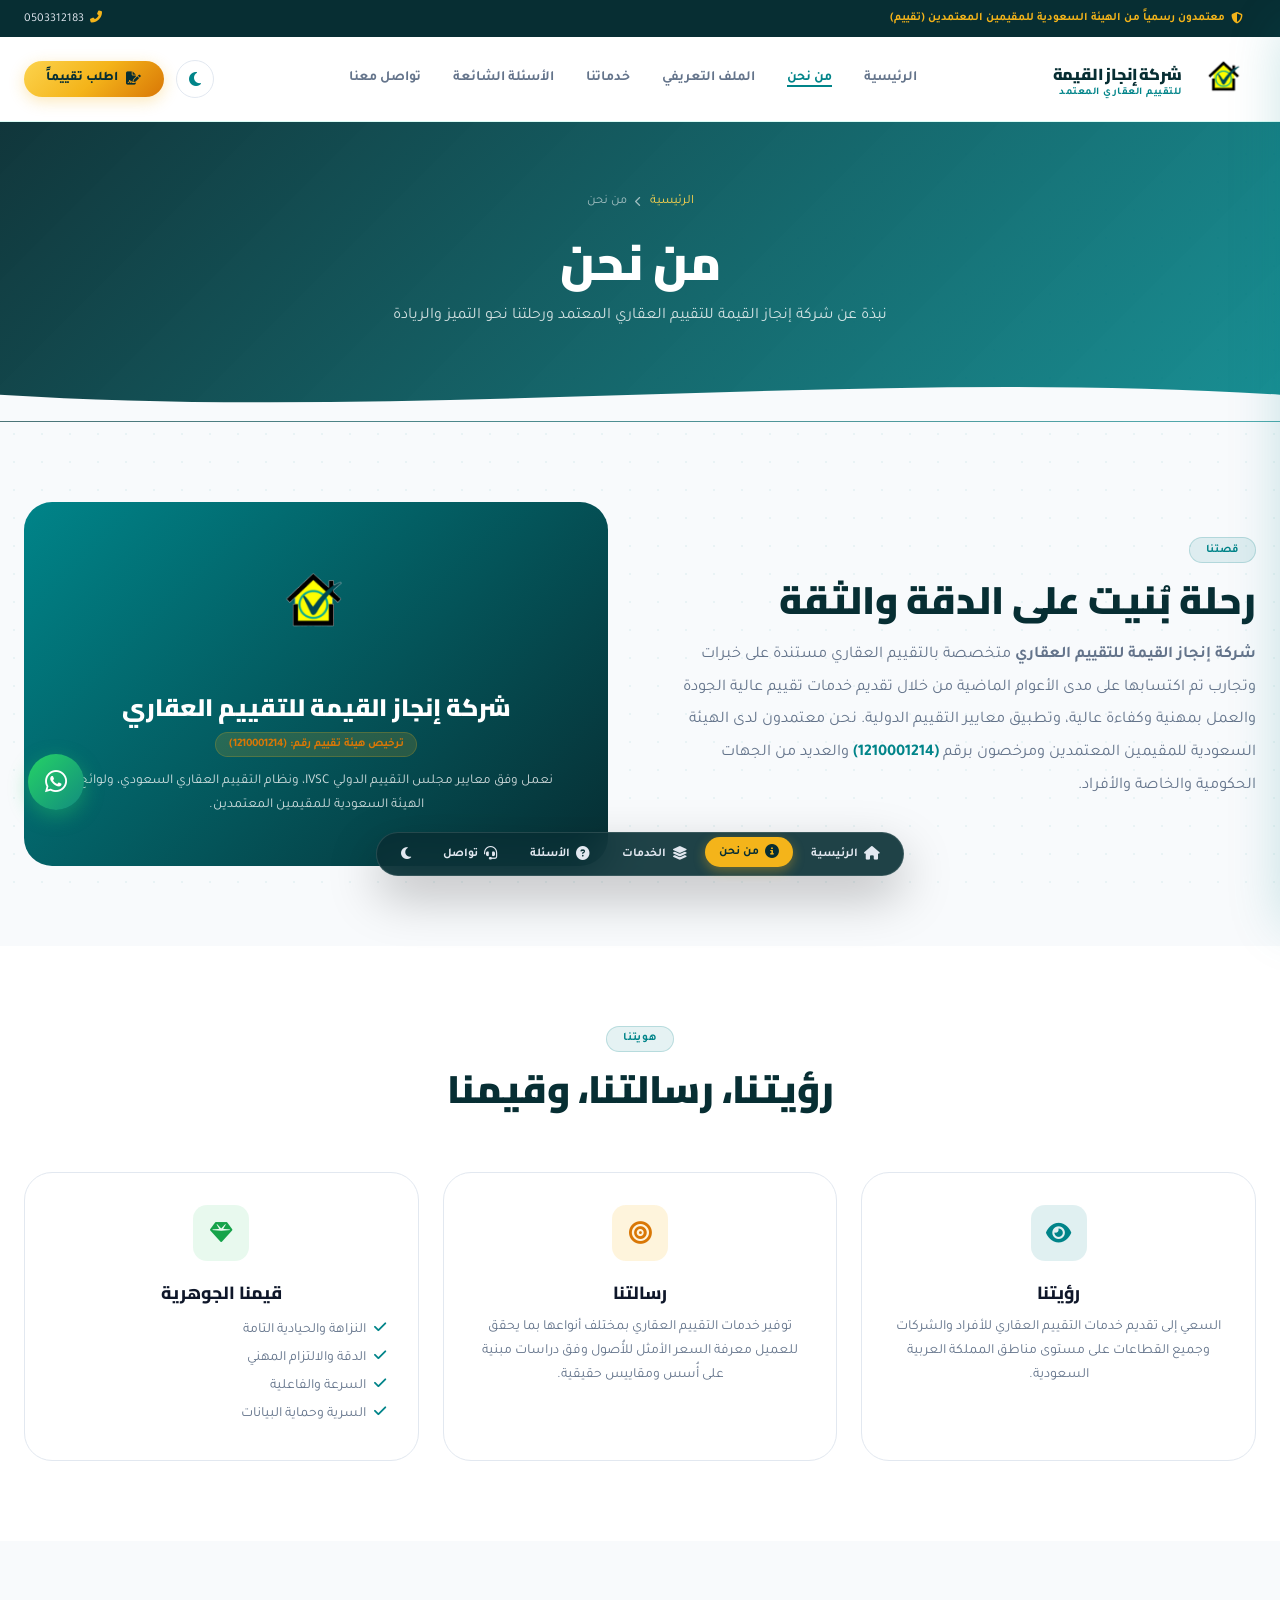
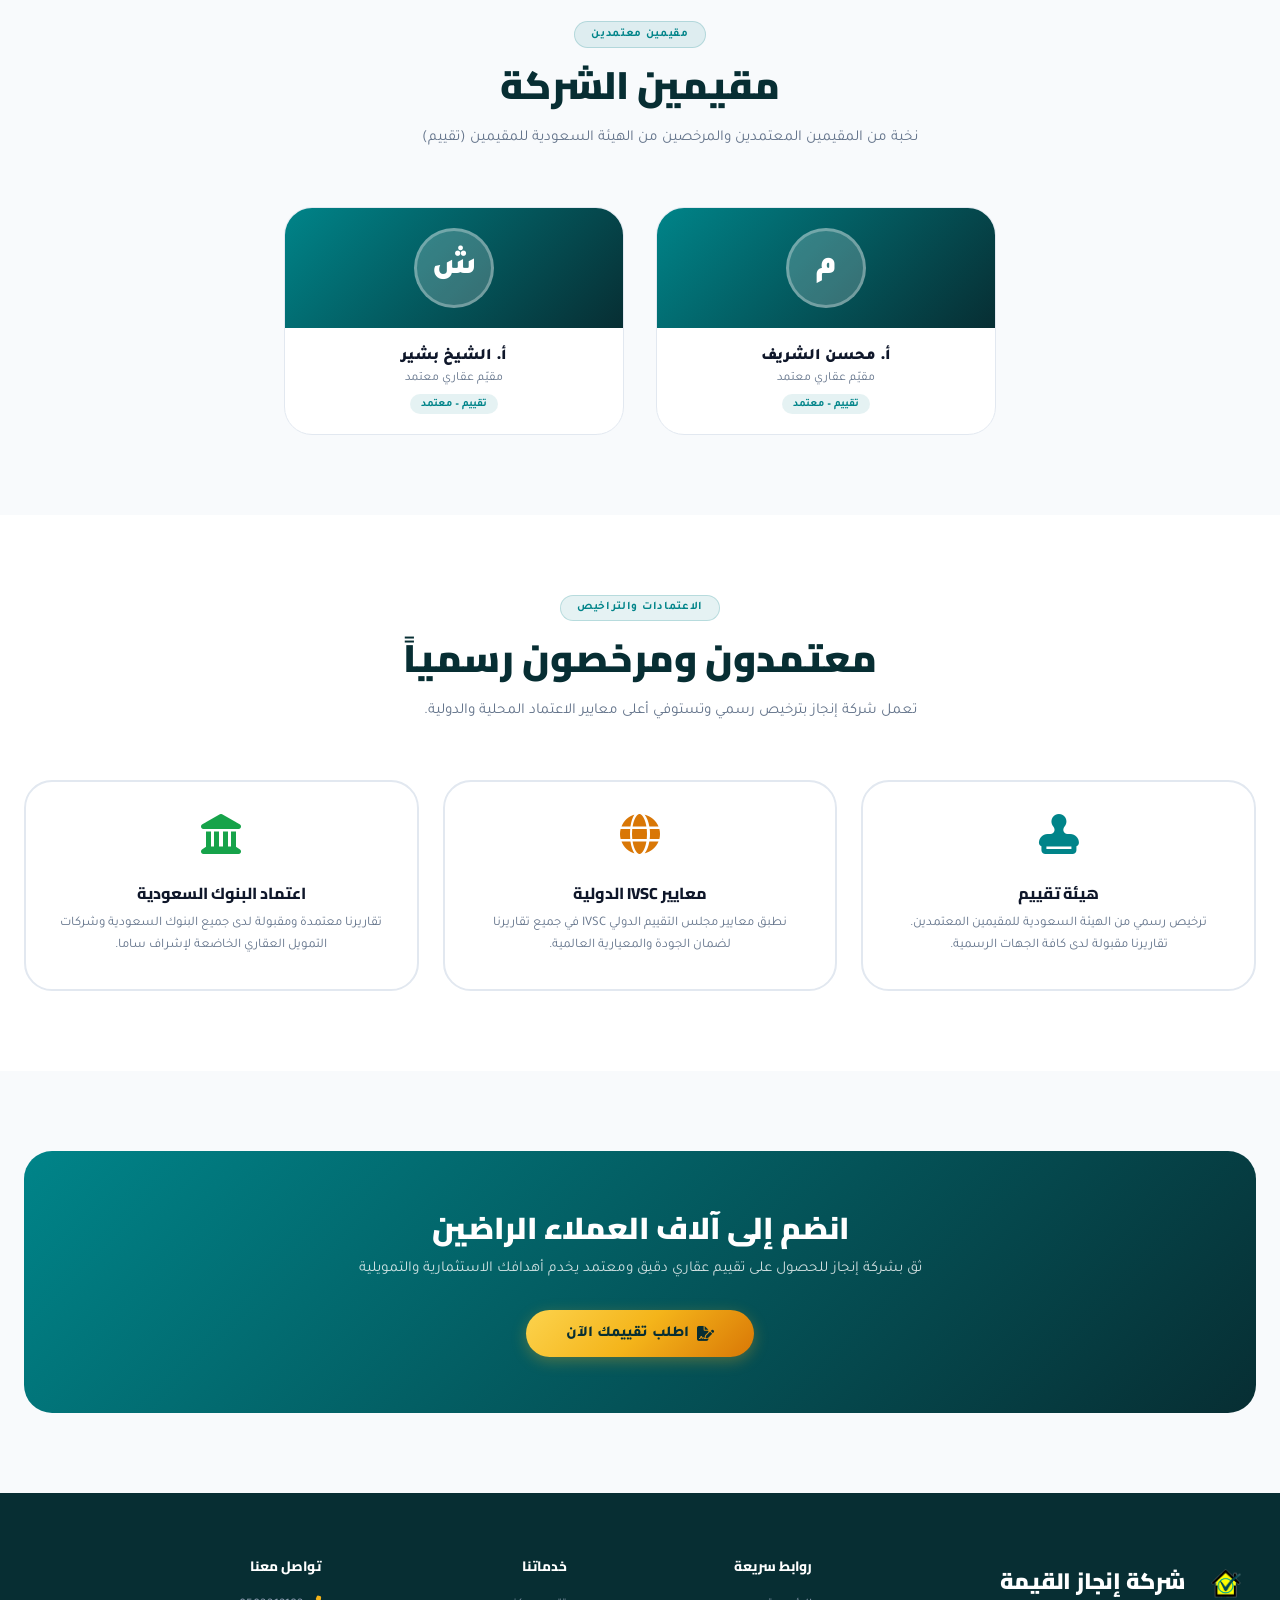
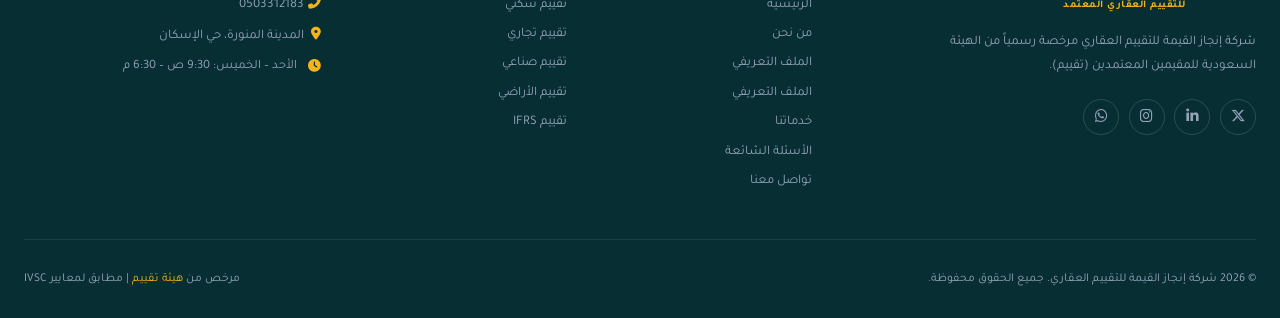
==== about.html @ 4752c059 "Add files via upload" ====
﻿<!DOCTYPE html>
<html lang="ar" dir="rtl">
<head>
<meta charset="UTF-8">
<meta name="viewport" content="width=device-width,initial-scale=1">
<title>شركة إنجاز القيمة للتقييم العقاري | شركة إنجاز القيمة للتقييم العقاري</title>
<meta name="description" content="تعرف على شركة إنجاز القيمة للتقييم العقاري المعتمد – تاريخنا، رؤيتنا، رسالتنا، فريق الخبراء والقيم التي نؤمن بها.">
<link rel="icon" type="image/png" href="image/LOGO.png">
<link rel="stylesheet" href="https://cdnjs.cloudflare.com/ajax/libs/font-awesome/6.5.1/css/all.min.css">
<link rel="stylesheet" href="css/style.css">
</head>
<body>

<!-- Top Bar -->
<div class="top-bar">
  <div class="badge"><i class="fas fa-shield-halved"></i> معتمدون رسمياً من الهيئة السعودية للمقيمين المعتمدين (تقييم)</div>
  <div style="display:flex;align-items:center;gap:1.5rem"><a href="tel:0503312183"><i class="fas fa-phone-alt" style="color:var(--gold);margin-left:.35rem"></i>0503312183</a></div></div>

<!-- Navbar -->
<nav class="navbar">
  <div class="nav-inner">
    <a href="index.html" class="nav-logo">
      <img src="image/LOGO.png" alt="شركة إنجاز القيمة للتقييم العقاري">
      <div class="brand-text"><span class="main">شركة إنجاز القيمة</span><span class="sub">للتقييم العقاري المعتمد</span></div>
    </a>
    <ul class="nav-links">
      <li><a href="index.html">الرئيسية</a></li>
      <li><a href="about.html" class="active">من نحن</a></li>
      <li><a href="profile.html">الملف التعريفي</a></li>
      <li><a href="services.html">خدماتنا</a></li>
      <li><a href="faq.html">الأسئلة الشائعة</a></li>
      <li><a href="contact.html">تواصل معنا</a></li>
    </ul>
    <div class="nav-actions">
      <button class="theme-toggle theme-btn" title="تبديل الوضع"><i class="fas fa-moon"></i></button>
      <a href="contact.html" class="btn btn-gold"><i class="fas fa-file-signature"></i> اطلب تقييماً</a>
    </div>
    <button class="hamburger" aria-label="القائمة"><span></span><span></span><span></span></button>
  </div>
</nav>

<!-- Mobile Drawer -->
<div class="mobile-overlay"></div>
<div class="mobile-drawer">
  <div class="drawer-head">
    <a href="index.html" class="nav-logo"><img src="image/LOGO.png" alt="إنجاز" style="height:52px"><div class="brand-text"><span class="main" style="font-size:1.1rem">شركة إنجاز القيمة</span></div></a>
    <button class="drawer-close"><i class="fas fa-times"></i></button>
  </div>
  <ul class="drawer-nav">
    <li><a href="index.html">الرئيسية <i class="fas fa-chevron-left"></i></a></li>
    <li><a href="about.html" class="active">من نحن <i class="fas fa-chevron-left"></i></a></li>
    <li><a href="profile.html">الملف التعريفي <i class="fas fa-chevron-left"></i></a></li>
    <li><a href="services.html">خدماتنا <i class="fas fa-chevron-left"></i></a></li>
    <li><a href="faq.html">الأسئلة الشائعة <i class="fas fa-chevron-left"></i></a></li>
    <li><a href="contact.html">تواصل معنا <i class="fas fa-chevron-left"></i></a></li>
  </ul>
  <a href="contact.html" class="btn btn-gold" style="width:100%;justify-content:center"><i class="fas fa-file-signature"></i> اطلب تقييماً الآن</a>
  <button class="theme-toggle btn btn-outline" style="width:100%;justify-content:center;margin-top:.5rem"><i class="fas fa-moon"></i> تبديل الوضع</button>
</div>

<!-- Page Header -->
<div class="page-header">
  <div class="breadcrumb">
    <a href="index.html">الرئيسية</a>
    <i class="fas fa-chevron-left" style="font-size:.65rem"></i>
    <span>من نحن</span>
  </div>
  <h1>من نحن</h1>
  <p>نبذة عن شركة إنجاز القيمة للتقييم العقاري المعتمد ورحلتنا نحو التميز والريادة</p>
  <div class="wave-bottom" style="bottom:0">
    <svg viewBox="0 0 1440 60" preserveAspectRatio="none" style="fill:var(--off-white)"><path d="M0,30 C480,60 960,0 1440,30 L1440,60 L0,60 Z"/></svg>
  </div>
</div>

<!-- ─── Story Section ─── -->
<section class="section">
  <div class="section-inner">
    <div style="display:grid;grid-template-columns:1fr 1fr;gap:4rem;align-items:center">
      <div>
        <span class="section-label">قصتنا</span>
        <h2 class="section-title">رحلة بُنيت على الدقة والثقة</h2>
        <p style="color:var(--muted);font-size:1.02rem;line-height:2;margin-bottom:1.75rem">
          <strong>شركة إنجاز القيمة للتقييم العقاري</strong> متخصصة بالتقييم العقاري مستندة على خبرات وتجارب تم اكتسابها على مدى الأعوام الماضية من خلال تقديم خدمات تقييم عالية الجودة والعمل بمهنية وكفاءة عالية، وتطبيق معايير التقييم الدولية. نحن معتمدون لدى الهيئة السعودية للمقيمين المعتمدين ومرخصون برقم <strong style="color:var(--teal)">(1210001214)</strong> والعديد من الجهات الحكومية والخاصة والأفراد.
        </p>

      </div>
      <div style="background:var(--grad-brand);border-radius:var(--r-xl);padding:3rem;text-align:center;color:#fff">
        <img src="image/LOGO.png" alt="إنجاز" style="height:110px;width:auto;object-fit:contain;border-radius:var(--r-lg);margin-bottom:1.5rem">
        <h3 style="font-size:1.5rem;font-weight:900;margin-bottom:.5rem">شركة إنجاز القيمة للتقييم العقاري</h3>
        <div class="badge badge-gold" style="margin:0 auto .75rem">ترخيص هيئة تقييم رقم: (1210001214)</div>
        <p style="font-size:.85rem;color:rgba(255,255,255,.8);line-height:1.8">نعمل وفق معايير مجلس التقييم الدولي IVSC، ونظام التقييم العقاري السعودي، ولوائح الهيئة السعودية للمقيمين المعتمدين.</p>
      </div>
    </div>
  </div>
</section>

<!-- ─── Vision Mission Values ─── -->
<section class="section" style="background:var(--card-bg)">
  <div class="section-inner">
    <div class="section-head">
      <span class="section-label">هويتنا</span>
      <h2 class="section-title">رؤيتنا، رسالتنا، وقيمنا</h2>
    </div>
    <div class="grid-3">
      <div class="card" style="text-align:center">
        <div class="card-icon teal" style="margin:0 auto 1.25rem"><i class="fas fa-eye"></i></div>
        <h3>رؤيتنا</h3>
        <p>السعي إلى تقديم خدمات التقييم العقاري للأفراد والشركات وجميع القطاعات على مستوى مناطق المملكة العربية السعودية.</p>
        <div class="card-bottom-bar"></div>
      </div>
      <div class="card" style="text-align:center">
        <div class="card-icon gold" style="margin:0 auto 1.25rem"><i class="fas fa-bullseye"></i></div>
        <h3>رسالتنا</h3>
        <p>توفير خدمات التقييم العقاري بمختلف أنواعها بما يحقق للعميل معرفة السعر الأمثل للأُصول وفق دراسات مبنية على أُسس ومقاييس حقيقية.</p>
        <div class="card-bottom-bar"></div>
      </div>
      <div class="card" style="text-align:center">
        <div class="card-icon green" style="margin:0 auto 1.25rem"><i class="fas fa-gem"></i></div>
        <h3>قيمنا الجوهرية</h3>
        <ul style="list-style:none;text-align:right;font-size:.875rem;color:var(--muted);line-height:2">
          <li><i class="fas fa-check" style="color:var(--teal);margin-left:.5rem"></i>النزاهة والحيادية التامة</li>
          <li><i class="fas fa-check" style="color:var(--teal);margin-left:.5rem"></i>الدقة والالتزام المهني</li>
          <li><i class="fas fa-check" style="color:var(--teal);margin-left:.5rem"></i>السرعة والفاعلية</li>
          <li><i class="fas fa-check" style="color:var(--teal);margin-left:.5rem"></i>السرية وحماية البيانات</li>
        </ul>
        <div class="card-bottom-bar"></div>
      </div>
    </div>
  </div>
</section>

<!-- ─── Team ─── -->
<section class="section">
  <div class="section-inner">
    <div class="section-head">
      <span class="section-label">مقيمين معتمدين</span>
      <h2 class="section-title">مقيمين الشركة</h2>
      <p class="section-desc">نخبة من المقيمين المعتمدين والمرخصين من الهيئة السعودية للمقيمين (تقييم)</p>
    </div>
    <div style="display:grid;grid-template-columns:repeat(auto-fit, minmax(280px, 340px));gap:2rem;justify-content:center">
      <div class="team-card">
        <div class="team-top"><div class="team-avatar">م</div></div>
        <div class="team-info">
          <div class="team-name">أ. محسن الشريف</div>
          <div class="team-title">مقيّم عقاري معتمد</div>
          <div class="team-badge">تقييم – معتمد</div>
        </div>
      </div>
      <div class="team-card">
        <div class="team-top"><div class="team-avatar">ش</div></div>
        <div class="team-info">
          <div class="team-name">أ. الشيخ بشير</div>
          <div class="team-title">مقيّم عقاري معتمد</div>
          <div class="team-badge">تقييم – معتمد</div>
        </div>
      </div>
    </div>
  </div>
</section>

<!-- ─── Accreditations ─── -->
<section class="section" style="background:var(--card-bg)">
  <div class="section-inner">
    <div class="section-head">
      <span class="section-label">الاعتمادات والتراخيص</span>
      <h2 class="section-title">معتمدون ومرخصون رسمياً</h2>
      <p class="section-desc">تعمل شركة إنجاز بترخيص رسمي وتستوفي أعلى معايير الاعتماد المحلية والدولية.</p>
    </div>
    <div class="grid-3">
      <div class="accred-box">
        <div class="icon" style="color:var(--teal)"><i class="fas fa-stamp"></i></div>
        <h4 style="font-size:1rem;font-weight:800;margin-bottom:.5rem">هيئة تقييم</h4>
        <p style="font-size:.82rem;color:var(--muted);line-height:1.7">ترخيص رسمي من الهيئة السعودية للمقيمين المعتمدين. تقاريرنا مقبولة لدى كافة الجهات الرسمية.</p>
      </div>
      <div class="accred-box">
        <div class="icon" style="color:var(--gold-dark)"><i class="fas fa-globe"></i></div>
        <h4 style="font-size:1rem;font-weight:800;margin-bottom:.5rem">معايير IVSC الدولية</h4>
        <p style="font-size:.82rem;color:var(--muted);line-height:1.7">نطبق معايير مجلس التقييم الدولي IVSC في جميع تقاريرنا لضمان الجودة والمعيارية العالمية.</p>
      </div>
      <div class="accred-box">
        <div class="icon" style="color:#16a34a"><i class="fas fa-landmark"></i></div>
        <h4 style="font-size:1rem;font-weight:800;margin-bottom:.5rem">اعتماد البنوك السعودية</h4>
        <p style="font-size:.82rem;color:var(--muted);line-height:1.7">تقاريرنا معتمدة ومقبولة لدى جميع البنوك السعودية وشركات التمويل العقاري الخاضعة لإشراف ساما.</p>
      </div>
    </div>
  </div>
</section>

<!-- CTA -->
<section class="section">
  <div class="section-inner">
    <div class="cta-banner">
      <h2>انضم إلى آلاف العملاء الراضين</h2>
      <p>ثق بشركة إنجاز للحصول على تقييم عقاري دقيق ومعتمد يخدم أهدافك الاستثمارية والتمويلية</p>
      <a href="contact.html" class="btn btn-gold" style="font-size:.95rem;padding:.9rem 2.5rem"><i class="fas fa-file-signature"></i> اطلب تقييمك الآن</a>
    </div>
  </div>
</section>

<!-- Footer -->
<footer class="footer">
  <div class="footer-inner">
    <div class="footer-top">
      <div class="footer-brand">
        <a href="index.html" class="nav-logo" style="margin-bottom:.75rem"><img src="image/LOGO.png" alt="إنجاز" style="height:58px;width:auto;border-radius:10px"><div class="brand-text"><span class="main">شركة إنجاز القيمة</span><span class="sub">للتقييم العقاري المعتمد</span></div></a>
        <p>شركة إنجاز القيمة للتقييم العقاري مرخصة رسمياً من الهيئة السعودية للمقيمين المعتمدين (تقييم).</p>
        <div class="socials">
          <a href="#" class="social-btn"><i class="fab fa-x-twitter"></i></a>
          <a href="#" class="social-btn"><i class="fab fa-linkedin-in"></i></a>
          <a href="https://www.instagram.com/enjaz.alqima/" target="_blank" rel="noopener noreferrer" class="social-btn"><i class="fab fa-instagram"></i></a>
          <a href="https://wa.me/966503312183" class="social-btn"><i class="fab fa-whatsapp"></i></a>
        </div>
      </div>
      <div class="footer-col"><h4>روابط سريعة</h4><ul><li><a href="index.html">الرئيسية</a></li><li><a href="about.html">من نحن</a></li><li><a href="profile.html">الملف التعريفي</a></li>
      <li><a href="profile.html">الملف التعريفي</a></li><li><a href="services.html">خدماتنا</a></li><li><a href="faq.html">الأسئلة الشائعة</a></li><li><a href="contact.html">تواصل معنا</a></li></ul></div>
      <div class="footer-col"><h4>خدماتنا</h4><ul><li><a href="services.html">تقييم سكني</a></li><li><a href="services.html">تقييم تجاري</a></li><li><a href="services.html">تقييم صناعي</a></li><li><a href="services.html">تقييم الأراضي</a></li><li><a href="services.html">تقييم IFRS</a></li></ul></div>
      <div class="footer-col footer-contact"><h4>تواصل معنا</h4><ul class="footer-contact" style="gap:.85rem"><li><a href="tel:0503312183" style="color:inherit;text-decoration:none"><i class="fas fa-phone-alt"></i> 0503312183</a></li><li><a href="https://maps.app.goo.gl/EBXbbpuvEe8iRKoi7" target="_blank" rel="noopener noreferrer" style="color:inherit;text-decoration:none"><i class="fas fa-map-marker-alt"></i> المدينة المنورة، حي الإسكان</a></li><li><i class="fas fa-clock"></i> الأحد – الخميس: 9:30 ص – 6:30 م</li></ul></div>
    </div>
    <div class="footer-bottom"><p>© 2026 شركة إنجاز القيمة للتقييم العقاري. جميع الحقوق محفوظة.</p><p>مرخص من <a href="#">هيئة تقييم</a> | مطابق لمعايير IVSC</p></div>
  </div>
</footer>

<div class="floating-dock">
  <a href="index.html"    class="dock-item"><i class="fas fa-home"></i> <span>الرئيسية</span></a>
  <a href="about.html"    class="dock-item active"><i class="fas fa-circle-info"></i> <span>من نحن</span></a>
  <a href="services.html" class="dock-item"><i class="fas fa-layer-group"></i> <span>الخدمات</span></a>
  <a href="faq.html"      class="dock-item"><i class="fas fa-circle-question"></i> <span>الأسئلة</span></a>
  <a href="contact.html"  class="dock-item"><i class="fas fa-headset"></i> <span>تواصل</span></a>
  <button class="dock-item theme-toggle"><i class="fas fa-moon"></i></button>
</div>
<a href="https://wa.me/966503312183" target="_blank" rel="noopener noreferrer" class="wa-float"><i class="fab fa-whatsapp"></i></a>
<button class="back-top"><i class="fas fa-arrow-up"></i></button>
<script src="js/main.js"></script>
</body>
</html>
---- css/style.css ----
@import url('https://fonts.googleapis.com/css2?family=Cairo:wght@300;400;500;600;700;800;900&family=Tajawal:wght@300;400;500;700;800;900&display=swap');

/* ─────────────────────────────────────────────
   BRAND TOKENS – Enjaz Real Estate Valuation
───────────────────────────────────────────── */
:root {
  --teal:        #008489;
  --teal-light:  #0d9488;
  --teal-dark:   #072e33;
  --gold:        #f4b41a;
  --gold-light:  #fcd34d;
  --gold-dark:   #d97706;
  --white:       #ffffff;
  --off-white:   #f8fafc;
  --card-bg:     #ffffff;
  --text:        #0f172a;
  --muted:       #64748b;
  --border:      #e2e8f0;

  --grad-brand:  linear-gradient(135deg,#008489 0%,#072e33 100%);
  --grad-gold:   linear-gradient(135deg,#fcd34d 0%,#f4b41a 50%,#d97706 100%);
  --grad-hero:   linear-gradient(135deg,rgba(7,46,51,.96) 0%,rgba(0,132,137,.90) 100%);

  --r-sm:8px; --r-md:14px; --r-lg:20px; --r-xl:28px;
  --sh-sm: 0 4px 20px rgba(0,132,137,.08);
  --sh-md: 0 12px 35px rgba(7,46,51,.12);
  --sh-lg: 0 25px 50px rgba(0,132,137,.20);
}

/* Dark mode */
html.dark {
  --off-white:   #061619;
  --card-bg:     #0b2428;
  --text:        #f1f5f9;
  --muted:       #94a3b8;
  --border:      #134e54;
}

*, *::before, *::after { box-sizing:border-box; margin:0; padding:0; }
html { scroll-behavior:smooth; }

body {
  font-family:'Tajawal','Cairo',sans-serif;
  background:var(--off-white);
  color:var(--text);
  direction:rtl;
  text-align:right;
  overflow-x:hidden;
  transition:background .3s,color .3s;
  position:relative;
}

/* Subtle dot-grid background */
body::before {
  content:"";
  position:fixed; inset:0;
  background-image: radial-gradient(rgba(0,132,137,.06) 1.5px, transparent 1.5px);
  background-size:28px 28px;
  pointer-events:none; z-index:-1;
}

h1,h2,h3,h4,h5,h6 { font-family:'Cairo','Tajawal',sans-serif; font-weight:700; line-height:1.35; }

a { text-decoration:none; color:inherit; }
img { max-width:100%; }

/* Scrollbar */
::-webkit-scrollbar { width:8px; }
::-webkit-scrollbar-track { background:#f1f5f9; }
html.dark ::-webkit-scrollbar-track { background:#072e33; }
::-webkit-scrollbar-thumb { background:var(--teal); border-radius:4px; }
::-webkit-scrollbar-thumb:hover { background:var(--gold); }

/* ─── NAVBAR ─────────────────────────────── */
.navbar {
  position:sticky; top:0; z-index:900;
  background:rgba(255,255,255,.94);
  backdrop-filter:blur(18px);
  -webkit-backdrop-filter:blur(18px);
  border-bottom:1px solid rgba(204,251,241,.7);
  transition:background .3s, box-shadow .3s;
}
html.dark .navbar {
  background:rgba(7,46,51,.94);
  border-bottom-color:rgba(19,78,84,.7);
}
.navbar.scrolled { box-shadow:var(--sh-md); }

.nav-inner {
  max-width:1280px; margin:0 auto;
  padding:0 1.5rem;
  display:flex; align-items:center; justify-content:space-between;
  height:84px; gap:1rem;
}

.nav-logo { display:flex; align-items:center; gap:.75rem; }
.nav-logo img { height:62px; width:auto; object-fit:contain; transition:transform .3s; }
.nav-logo:hover img { transform:scale(1.05); }
.nav-logo .brand-text .main { font-family:'Cairo',sans-serif; font-weight:900; font-size:1rem; color:var(--teal-dark); letter-spacing:-.01em; }
.nav-logo .brand-text .sub  { font-size:.65rem; font-weight:700; color:var(--teal); display:block; margin-top:-3px; letter-spacing:.05em; }
html.dark .nav-logo .brand-text .main { color:#fff; }
html.dark .nav-logo .brand-text .sub  { color:var(--gold); }

.nav-links { display:flex; align-items:center; gap:2rem; list-style:none; }
.nav-links a {
  font-weight:700; font-size:.875rem; color:var(--muted);
  transition:color .2s; position:relative; padding-bottom:2px;
}
.nav-links a::after {
  content:""; position:absolute; bottom:0; right:0;
  width:0; height:2px; background:var(--teal);
  transition:width .25s;
}
.nav-links a:hover, .nav-links a.active { color:var(--teal); }
.nav-links a:hover::after, .nav-links a.active::after { width:100%; }
html.dark .nav-links a { color:#94a3b8; }
html.dark .nav-links a:hover, html.dark .nav-links a.active { color:var(--gold); }
html.dark .nav-links a::after { background:var(--gold); }

.nav-actions { display:flex; align-items:center; gap:.75rem; }

.btn {
  display:inline-flex; align-items:center; gap:.5rem;
  padding:.65rem 1.4rem; border-radius:999px;
  font-weight:800; font-size:.82rem; cursor:pointer; border:none;
  transition:all .25s cubic-bezier(.4,0,.2,1);
}
.btn-gold { background:var(--grad-gold); color:#072e33; box-shadow:0 4px 15px rgba(244,180,26,.3); }
.btn-gold:hover { transform:translateY(-2px); box-shadow:0 8px 25px rgba(244,180,26,.45); }
.btn-teal { background:var(--grad-brand); color:#fff; box-shadow:0 4px 15px rgba(0,132,137,.3); }
.btn-teal:hover { transform:translateY(-2px); box-shadow:0 8px 25px rgba(0,132,137,.45); }
.btn-outline {
  border:2px solid var(--teal); color:var(--teal); background:transparent;
}
.btn-outline:hover { background:var(--teal); color:#fff; }

.theme-btn {
  width:38px; height:38px; border-radius:50%;
  border:1.5px solid var(--border); background:var(--card-bg);
  display:flex; align-items:center; justify-content:center;
  cursor:pointer; font-size:1rem; color:var(--teal);
  transition:all .2s;
}
.theme-btn:hover { background:var(--teal); color:#fff; border-color:var(--teal); }

/* Mobile hamburger */
.hamburger {
  display:none; flex-direction:column; gap:5px;
  cursor:pointer; padding:6px; border:none; background:transparent;
}
.hamburger span {
  width:24px; height:2.5px; background:var(--teal-dark);
  border-radius:2px; transition:all .3s;
}
html.dark .hamburger span { background:#fff; }

/* Top bar */
.top-bar {
  background:var(--teal-dark); color:#e2e8f0;
  font-size:.75rem; padding:.45rem 1.5rem;
  display:flex; justify-content:space-between; align-items:center; gap:1rem;
}
.top-bar a { color:#e2e8f0; transition:color .2s; }
.top-bar a:hover { color:var(--gold); }
.top-bar .badge { color:var(--gold); font-weight:700; display:flex; align-items:center; gap:.4rem; }

/* ─── MOBILE DRAWER ──────────────────────── */
.mobile-overlay {
  position:fixed; inset:0; background:rgba(0,0,0,.55);
  z-index:1000; opacity:0; visibility:hidden;
  backdrop-filter:blur(4px); transition:all .3s;
}
.mobile-overlay.open { opacity:1; visibility:visible; }
.mobile-drawer {
  position:fixed; top:0; right:0; bottom:0;
  width:min(85vw, 340px); background:var(--card-bg);
  z-index:1001; padding:1.5rem;
  display:flex; flex-direction:column; gap:1.5rem;
  transform:translateX(100%); transition:transform .3s cubic-bezier(.16,1,.3,1);
  box-shadow:var(--sh-lg);
}
.mobile-drawer.open { transform:translateX(0); }
.drawer-head { display:flex; justify-content:space-between; align-items:center; padding-bottom:1rem; border-bottom:1px solid var(--border); }
.drawer-close { width:34px; height:34px; border-radius:50%; border:1px solid var(--border); background:transparent; cursor:pointer; font-size:1.1rem; color:var(--muted); display:flex; align-items:center; justify-content:center; }
.drawer-close:hover { background:var(--teal); color:#fff; }
.drawer-nav { list-style:none; display:flex; flex-direction:column; gap:.5rem; }
.drawer-nav a {
  display:flex; align-items:center; justify-content:space-between;
  padding:.75rem 1rem; border-radius:var(--r-md);
  font-weight:700; color:var(--text); font-size:.9rem;
  transition:all .2s;
}
.drawer-nav a:hover, .drawer-nav a.active { background:rgba(0,132,137,.08); color:var(--teal); }
.drawer-nav a i { font-size:.7rem; color:var(--muted); }

/* ─── HERO ───────────────────────────────── */
.hero {
  position:relative; overflow:hidden;
  background: var(--grad-hero),
              url('https://images.unsplash.com/photo-1486406146926-c627a92ad1ab?auto=format&fit=crop&w=2000&q=80') center/cover no-repeat;
  color:#fff;
  padding:6rem 1.5rem 9rem;
}
.hero-inner {
  max-width:1280px; margin:0 auto;
  display:block;
}
.hero-badge {
  display:inline-flex; align-items:center; gap:.6rem;
  padding:.5rem 1.2rem; border-radius:999px;
  background:rgba(255,255,255,.12); border:1px solid rgba(255,255,255,.2);
  color:var(--gold-light); font-size:.8rem; font-weight:700; margin-bottom:1.5rem;
}
.hero-badge .dot { width:8px; height:8px; border-radius:50%; background:#4ade80; animation:ping 1.5s infinite; }
@keyframes ping { 0%,100%{transform:scale(1);opacity:1} 50%{transform:scale(1.4);opacity:.7} }

.hero h1 { font-size:clamp(2rem,4vw,3.2rem); font-weight:900; line-height:1.2; margin-bottom:1.25rem; }
.hero p  { font-size:1.05rem; color:rgba(255,255,255,.85); line-height:1.8; margin-bottom:2rem; max-width:560px; }

.hero-features {
  display:grid; grid-template-columns:1fr 1fr 1fr;
  gap:.75rem; margin-top:2rem;
}
.hero-feat-item {
  display:flex; align-items:center; gap:.5rem;
  background:rgba(255,255,255,.08); padding:.6rem .9rem;
  border-radius:var(--r-md); border:1px solid rgba(255,255,255,.1);
  font-size:.78rem; font-weight:600;
}

.hero-card {
  background:rgba(255,255,255,.1); border:1px solid rgba(255,255,255,.2);
  backdrop-filter:blur(16px); border-radius:var(--r-xl);
  padding:1.75rem;
}
.hero-stats { display:grid; grid-template-columns:1fr 1fr; gap:1rem; }
.hero-stat { background:rgba(0,0,0,.2); border-radius:var(--r-md); padding:1.25rem; text-align:center; }
.hero-stat .num { font-size:1.8rem; font-weight:900; font-family:'Cairo',sans-serif; color:var(--gold-light); }
.hero-stat .label { font-size:.72rem; color:rgba(255,255,255,.75); margin-top:.25rem; }

/* Wave divider */
.wave-bottom { position:absolute; bottom:0; left:0; right:0; line-height:0; }
.wave-bottom svg { display:block; width:100%; }

/* ─── SECTIONS ───────────────────────────── */
.section { padding:5rem 1.5rem; }
.section-inner { max-width:1280px; margin:0 auto; }
.section-label {
  display:inline-block; font-size:.72rem; font-weight:700;
  color:var(--teal); background:rgba(0,132,137,.1);
  padding:.35rem 1rem; border-radius:999px;
  border:1px solid rgba(0,132,137,.2);
  letter-spacing:.06em; text-transform:uppercase; margin-bottom:.75rem;
}
.section-title { font-size:clamp(1.6rem,3vw,2.4rem); font-weight:900; color:var(--teal-dark); margin-bottom:.75rem; }
html.dark .section-title { color:#fff; }
.section-desc { font-size:.95rem; color:var(--muted); line-height:1.8; max-width:640px; }
.section-head { text-align:center; max-width:700px; margin:0 auto 3.5rem; }

/* ─── CARDS ──────────────────────────────── */
.card {
  background:var(--card-bg); border:1px solid var(--border);
  border-radius:var(--r-xl); padding:2rem;
  transition:all .3s cubic-bezier(.16,1,.3,1);
  position:relative; overflow:hidden;
}
.card:hover { transform:translateY(-6px); box-shadow:var(--sh-lg); border-color:var(--teal); }
.card-icon {
  width:56px; height:56px; border-radius:var(--r-md);
  display:flex; align-items:center; justify-content:center;
  font-size:1.4rem; margin-bottom:1.25rem;
}
.card-icon.teal { background:rgba(0,132,137,.12); color:var(--teal); }
.card-icon.gold { background:rgba(244,180,26,.15); color:var(--gold-dark); }
.card-icon.green { background:rgba(34,197,94,.1); color:#16a34a; }
.card-icon.purple{ background:rgba(139,92,246,.1); color:#7c3aed; }
.card h3 { font-size:1.1rem; font-weight:800; margin-bottom:.75rem; color:var(--text); }
.card p  { font-size:.875rem; color:var(--muted); line-height:1.7; }
.card-bottom-bar {
  position:absolute; bottom:0; right:0; left:0;
  height:4px; background:var(--grad-gold); width:0;
  transition:width .35s;
}
.card:hover .card-bottom-bar { width:100%; }

/* Grid helpers */
.grid-2 { display:grid; grid-template-columns:repeat(2,1fr); gap:1.5rem; }
.grid-3 { display:grid; grid-template-columns:repeat(3,1fr); gap:1.5rem; }
.grid-4 { display:grid; grid-template-columns:repeat(4,1fr); gap:1.5rem; }

/* ─── STATS BAR ──────────────────────────── */
.stats-bar {
  background:var(--card-bg); border-radius:var(--r-xl);
  border:1px solid var(--border); padding:2.5rem;
  box-shadow:var(--sh-sm);
  display:grid; grid-template-columns:repeat(4,1fr); gap:1.5rem; text-align:center;
}
.stat-item .num { font-size:2.4rem; font-weight:900; font-family:'Cairo',sans-serif; color:var(--teal); }
.stat-item .label { font-size:.8rem; font-weight:600; color:var(--muted); margin-top:.25rem; }
.stat-item .sub { font-size:.7rem; color:var(--muted); }

/* ─── PROCESS STEPS ──────────────────────── */
.steps { display:grid; grid-template-columns:repeat(4,1fr); gap:1.5rem; position:relative; }
.steps::before {
  content:""; position:absolute; top:32px; right:calc(12.5% + 1.5rem); left:calc(12.5% + 1.5rem);
  height:2px; background:var(--grad-gold); z-index:0;
}
.step { text-align:center; position:relative; z-index:1; }
.step-num {
  width:64px; height:64px; border-radius:50%; background:var(--grad-brand);
  color:#fff; font-size:1.3rem; font-weight:900; font-family:'Cairo',sans-serif;
  display:flex; align-items:center; justify-content:center; margin:0 auto 1.25rem;
  box-shadow:0 0 0 8px rgba(0,132,137,.12);
}
.step h4 { font-size:1rem; font-weight:800; color:var(--text); margin-bottom:.5rem; }
.step p  { font-size:.8rem; color:var(--muted); line-height:1.6; }

/* ─── FAQ ────────────────────────────────── */
.faq-item { background:var(--card-bg); border:1px solid var(--border); border-radius:var(--r-lg); overflow:hidden; margin-bottom:.85rem; }
.faq-question {
  width:100%; display:flex; justify-content:space-between; align-items:center;
  padding:1.25rem 1.5rem; background:transparent; border:none;
  cursor:pointer; font-family:'Cairo','Tajawal',sans-serif;
  font-size:.95rem; font-weight:700; color:var(--text);
  text-align:right; gap:1rem; transition:background .2s;
}
.faq-question:hover { background:rgba(0,132,137,.04); }
.faq-question .icon { font-size:.75rem; color:var(--gold); transition:transform .3s; flex-shrink:0; }
.faq-question.open .icon { transform:rotate(180deg); }
.faq-question.open { color:var(--teal); }
.faq-answer { max-height:0; overflow:hidden; transition:max-height .35s ease, padding .3s; padding:0 1.5rem; }
.faq-answer.open { max-height:300px; padding:0 1.5rem 1.25rem; }
.faq-answer p { font-size:.875rem; color:var(--muted); line-height:1.8; }

/* ─── TESTIMONIALS ───────────────────────── */
.testimonial-card {
  background:var(--card-bg); border:1px solid var(--border);
  border-radius:var(--r-xl); padding:1.75rem;
  transition:all .3s;
}
.testimonial-card:hover { transform:translateY(-4px); box-shadow:var(--sh-md); border-color:var(--teal); }
.t-stars { color:var(--gold); font-size:.9rem; margin-bottom:.75rem; }
.t-text { font-size:.875rem; color:var(--muted); line-height:1.75; margin-bottom:1.25rem; }
.t-author { display:flex; align-items:center; gap:.75rem; }
.t-avatar { width:42px; height:42px; border-radius:50%; background:var(--grad-brand); color:#fff; display:flex; align-items:center; justify-content:center; font-weight:800; font-size:1rem; flex-shrink:0; }
.t-name { font-weight:800; font-size:.875rem; }
.t-role { font-size:.75rem; color:var(--muted); }

/* ─── CTA BANNER ─────────────────────────── */
.cta-banner {
  background:var(--grad-brand); border-radius:var(--r-xl);
  padding:3.5rem; text-align:center; color:#fff;
  position:relative; overflow:hidden;
}
.cta-banner h2 { font-size:1.9rem; font-weight:900; margin-bottom:.75rem; }
.cta-banner p { font-size:.95rem; color:rgba(255,255,255,.8); margin-bottom:2rem; }

/* ─── CONTACT FORM ───────────────────────── */
.form-group { margin-bottom:1.25rem; }
.form-group label { display:block; font-size:.8rem; font-weight:700; color:var(--text); margin-bottom:.5rem; }
.form-group input,
.form-group select,
.form-group textarea {
  width:100%; padding:.8rem 1rem; background:var(--off-white);
  border:1.5px solid var(--border); border-radius:var(--r-md);
  font-family:'Tajawal','Cairo',sans-serif; font-size:.875rem; color:var(--text);
  transition:border-color .2s, box-shadow .2s; outline:none;
}
.form-group input:focus,
.form-group select:focus,
.form-group textarea:focus {
  border-color:var(--teal);
  box-shadow:0 0 0 3px rgba(0,132,137,.12);
}
.form-group textarea { resize:vertical; min-height:130px; }
html.dark .form-group input,
html.dark .form-group select,
html.dark .form-group textarea {
  background:rgba(0,0,0,.2); border-color:#134e54; color:#f1f5f9;
}

/* Contact info items */
.contact-info-item {
  display:flex; align-items:flex-start; gap:1rem;
  padding:1.25rem; border-radius:var(--r-lg);
  background:var(--card-bg); border:1px solid var(--border);
  margin-bottom:1rem; transition:all .2s;
}
.contact-info-item:hover { border-color:var(--teal); box-shadow:var(--sh-sm); }
.contact-icon { width:44px; height:44px; border-radius:var(--r-md); background:rgba(0,132,137,.1); color:var(--teal); display:flex; align-items:center; justify-content:center; font-size:1.1rem; flex-shrink:0; }
.contact-label { font-size:.72rem; color:var(--muted); font-weight:600; }
.contact-value { font-size:.9rem; font-weight:700; color:var(--text); margin-top:.15rem; }

/* ─── ABOUT PAGE ─────────────────────────── */
.about-hero { background:var(--grad-hero); color:#fff; padding:5rem 1.5rem; }
.value-card {
  display:flex; align-items:flex-start; gap:1rem;
  padding:1.25rem; border-radius:var(--r-lg);
  background:var(--card-bg); border:1px solid var(--border);
  transition:all .2s;
}
.value-card:hover { border-color:var(--teal); box-shadow:var(--sh-sm); }
.value-icon { width:44px; height:44px; border-radius:var(--r-md); flex-shrink:0; display:flex; align-items:center; justify-content:center; font-size:1.1rem; }
.value-icon.t  { background:rgba(0,132,137,.1); color:var(--teal); }
.value-icon.g  { background:rgba(244,180,26,.15); color:var(--gold-dark); }
.value-icon.gr { background:rgba(34,197,94,.1); color:#16a34a; }
.value-icon.p  { background:rgba(139,92,246,.1); color:#7c3aed; }

/* Team card */
.team-card { background:var(--card-bg); border:1px solid var(--border); border-radius:var(--r-xl); overflow:hidden; text-align:center; transition:all .3s; }
.team-card:hover { transform:translateY(-5px); box-shadow:var(--sh-lg); border-color:var(--teal); }
.team-top { height:120px; background:var(--grad-brand); display:flex; align-items:center; justify-content:center; }
.team-avatar { width:80px; height:80px; border-radius:50%; background:rgba(255,255,255,.2); color:#fff; display:flex; align-items:center; justify-content:center; font-size:2rem; font-weight:900; border:3px solid rgba(255,255,255,.3); }
.team-info { padding:1.25rem; }
.team-name { font-weight:900; font-size:1rem; }
.team-title { font-size:.78rem; color:var(--muted); margin-top:.25rem; }
.team-badge { display:inline-block; font-size:.68rem; font-weight:700; background:rgba(0,132,137,.1); color:var(--teal); padding:.2rem .7rem; border-radius:999px; margin-top:.6rem; }

/* Accreditation boxes */
.accred-box {
  background:var(--card-bg); border:2px solid var(--border);
  border-radius:var(--r-xl); padding:2rem; text-align:center;
  transition:all .3s;
}
.accred-box:hover { border-color:var(--gold); box-shadow:0 8px 25px rgba(244,180,26,.15); }
.accred-box .icon { font-size:2.5rem; margin-bottom:1rem; }

/* ─── SERVICES PAGE ──────────────────────── */
.service-detail {
  display:grid; grid-template-columns:1fr 1fr; gap:3rem; align-items:center;
  padding:3rem; background:var(--card-bg); border-radius:var(--r-xl);
  border:1px solid var(--border); margin-bottom:2rem;
  transition:box-shadow .3s;
}
.service-detail:hover { box-shadow:var(--sh-lg); }
.service-detail.reverse { direction:ltr; }
.service-detail.reverse > * { direction:rtl; }
.service-img { border-radius:var(--r-lg); height:280px; object-fit:cover; width:100%; }
.service-checklist { list-style:none; display:flex; flex-direction:column; gap:.6rem; margin:1.25rem 0; }
.service-checklist li { display:flex; align-items:center; gap:.6rem; font-size:.875rem; color:var(--muted); }
.service-checklist li::before { content:"✓"; color:var(--teal); font-weight:900; font-size:1rem; }

/* ─── FOOTER ─────────────────────────────── */
.footer { background:var(--teal-dark); color:#94a3b8; padding:4rem 1.5rem 2rem; }
.footer-inner { max-width:1280px; margin:0 auto; }
.footer-top { display:grid; grid-template-columns:2fr 1fr 1fr 1.5fr; gap:3rem; padding-bottom:3rem; border-bottom:1px solid rgba(255,255,255,.08); margin-bottom:2rem; }
.footer-brand .brand-text .main { color:#fff; font-size:1.4rem; }
.footer-brand .brand-text .sub  { color:var(--gold); }
.footer-brand p { font-size:.82rem; line-height:1.8; color:#94a3b8; margin-top:1rem; max-width:320px; }
.footer-col h4 { font-size:.85rem; font-weight:800; color:#fff; margin-bottom:1.25rem; }
.footer-col ul { list-style:none; display:flex; flex-direction:column; gap:.65rem; }
.footer-col ul li a { font-size:.82rem; color:#94a3b8; transition:color .2s; }
.footer-col ul li a:hover { color:var(--gold); }
.footer-contact li { display:flex; align-items:center; gap:.6rem; font-size:.8rem; }
.footer-contact li i { color:var(--gold); width:14px; }
.footer-bottom { display:flex; justify-content:space-between; align-items:center; font-size:.75rem; flex-wrap:wrap; gap:.5rem; }
.footer-bottom a { color:var(--gold); }

/* Social icons */
.socials { display:flex; gap:.6rem; margin-top:1.25rem; }
.social-btn { width:36px; height:36px; border-radius:50%; border:1px solid rgba(255,255,255,.15); color:#94a3b8; display:flex; align-items:center; justify-content:center; font-size:.9rem; transition:all .2s; }
.social-btn:hover { background:var(--gold); color:var(--teal-dark); border-color:var(--gold); transform:scale(1.1); }

/* ─── FLOATING DOCK ──────────────────────── */
.floating-dock {
  position:fixed; bottom:24px; left:50%; transform:translateX(-50%);
  background:rgba(7,46,51,.9); backdrop-filter:blur(20px);
  border:1px solid rgba(255,255,255,.12);
  border-radius:999px; padding:6px 10px;
  display:flex; align-items:center; gap:4px;
  z-index:800; box-shadow:0 20px 50px rgba(0,0,0,.25);
  transition:all .3s;
}
.dock-item {
  display:flex; align-items:center; gap:6px;
  padding:8px 14px; border-radius:999px;
  color:#e2e8f0; font-size:.75rem; font-weight:700;
  cursor:pointer; text-decoration:none; white-space:nowrap;
  transition:all .25s; border:none; background:transparent;
}
.dock-item:hover, .dock-item.active {
  background:var(--gold); color:var(--teal-dark);
  transform:translateY(-2px);
  box-shadow:0 4px 12px rgba(244,180,26,.35);
}
.dock-item i { font-size:.85rem; }

/* WhatsApp float */
.wa-float {
  position:fixed; bottom:90px; left:28px; z-index:790;
  width:56px; height:56px; border-radius:50%;
  background:linear-gradient(135deg,#25d366,#128c7e);
  color:#fff; font-size:1.6rem;
  display:flex; align-items:center; justify-content:center;
  box-shadow:0 6px 20px rgba(37,211,102,.4);
  transition:all .3s;
}
.wa-float:hover { transform:scale(1.1); box-shadow:0 10px 28px rgba(37,211,102,.6); }

/* Back to top */
.back-top {
  position:fixed; bottom:90px; right:28px; z-index:790;
  width:46px; height:46px; border-radius:50%;
  background:var(--card-bg); border:1.5px solid var(--border);
  color:var(--teal); font-size:1rem;
  display:flex; align-items:center; justify-content:center;
  box-shadow:var(--sh-sm); cursor:pointer;
  opacity:0; visibility:hidden; transition:all .3s;
}
.back-top.show { opacity:1; visibility:visible; }
.back-top:hover { background:var(--teal); color:#fff; transform:translateY(-3px); }

/* ─── TOAST ──────────────────────────────── */
.toast {
  position:fixed; top:1.5rem; left:50%; transform:translateX(-50%) translateY(-20px);
  z-index:9999; padding:.8rem 1.5rem; border-radius:999px;
  font-size:.875rem; font-weight:700; color:#fff;
  backdrop-filter:blur(12px);
  box-shadow:0 10px 30px rgba(0,0,0,.2);
  opacity:0; visibility:hidden; transition:all .3s;
  display:flex; align-items:center; gap:.6rem;
}
.toast.show { opacity:1; visibility:visible; transform:translateX(-50%) translateY(0); }
.toast.success { background:rgba(22,163,74,.9); }
.toast.error   { background:rgba(220,38,38,.9); }
.toast.info    { background:rgba(7,46,51,.9); border:1px solid rgba(0,132,137,.4); }

/* ─── PAGE HEADER ────────────────────────── */
.page-header {
  background:var(--grad-hero); color:#fff;
  padding:4.5rem 1.5rem 6rem;
  text-align:center; position:relative; overflow:hidden;
}
.page-header h1 { font-size:clamp(1.8rem,4vw,3rem); font-weight:900; margin-bottom:.75rem; }
.page-header p  { font-size:1rem; color:rgba(255,255,255,.8); max-width:560px; margin:0 auto; }
.page-header .breadcrumb { font-size:.8rem; color:rgba(255,255,255,.6); margin-bottom:1.25rem; display:flex; justify-content:center; align-items:center; gap:.5rem; }
.page-header .breadcrumb a { color:var(--gold-light); }

/* ─── HIGHLIGHT BOX ──────────────────────── */
.highlight-box {
  background:linear-gradient(135deg,rgba(0,132,137,.06),rgba(244,180,26,.06));
  border:1.5px solid rgba(0,132,137,.15); border-radius:var(--r-xl);
  padding:2rem;
}

/* ─── BADGE ──────────────────────────────── */
.badge {
  display:inline-flex; align-items:center; gap:.4rem;
  font-size:.72rem; font-weight:700; padding:.3rem .8rem;
  border-radius:999px;
}
.badge-teal { background:rgba(0,132,137,.1); color:var(--teal); border:1px solid rgba(0,132,137,.2); }
.badge-gold { background:rgba(244,180,26,.15); color:var(--gold-dark); border:1px solid rgba(244,180,26,.2); }
.badge-green { background:rgba(34,197,94,.1); color:#16a34a; border:1px solid rgba(34,197,94,.2); }

/* ─── RESPONSIVE ─────────────────────────── */
@media(max-width:1024px) {
  .hero-inner { grid-template-columns:1fr; text-align:center; }
  .hero-features { grid-template-columns:1fr 1fr; justify-items:start; }
  .hero p { margin:0 auto 2rem; }
  .hero-badge { justify-content:center; }
  .hero-card { max-width:480px; margin:0 auto; }
  .grid-4 { grid-template-columns:repeat(2,1fr); }
  .stats-bar { grid-template-columns:repeat(2,1fr); }
  .steps { grid-template-columns:repeat(2,1fr); }
  .steps::before { display:none; }
  .footer-top { grid-template-columns:1fr 1fr; }
}
@media(max-width:768px) {
  .nav-links, .nav-actions .btn { display:none; }
  .hamburger { display:flex; }
  .hero { padding:4rem 1.5rem 7rem; }
  .grid-2, .grid-3 { grid-template-columns:1fr; }
  .service-detail { grid-template-columns:1fr; }
  .service-detail.reverse { direction:rtl; }
  .floating-dock { bottom:16px; }
  .dock-item span { display:none; }
  .dock-item { padding:10px 12px; }
  .footer-top { grid-template-columns:1fr; }
  .footer-bottom { flex-direction:column; text-align:center; }
  .hero-features { grid-template-columns:1fr; }
  .section { padding:3.5rem 1.25rem; }
}
@media(max-width:480px) {
  .grid-4 { grid-template-columns:1fr; }
  .stats-bar { grid-template-columns:1fr 1fr; gap:1rem; padding:1.5rem; }
  .steps { grid-template-columns:1fr; }
  .hero h1 { font-size:1.75rem; }
}
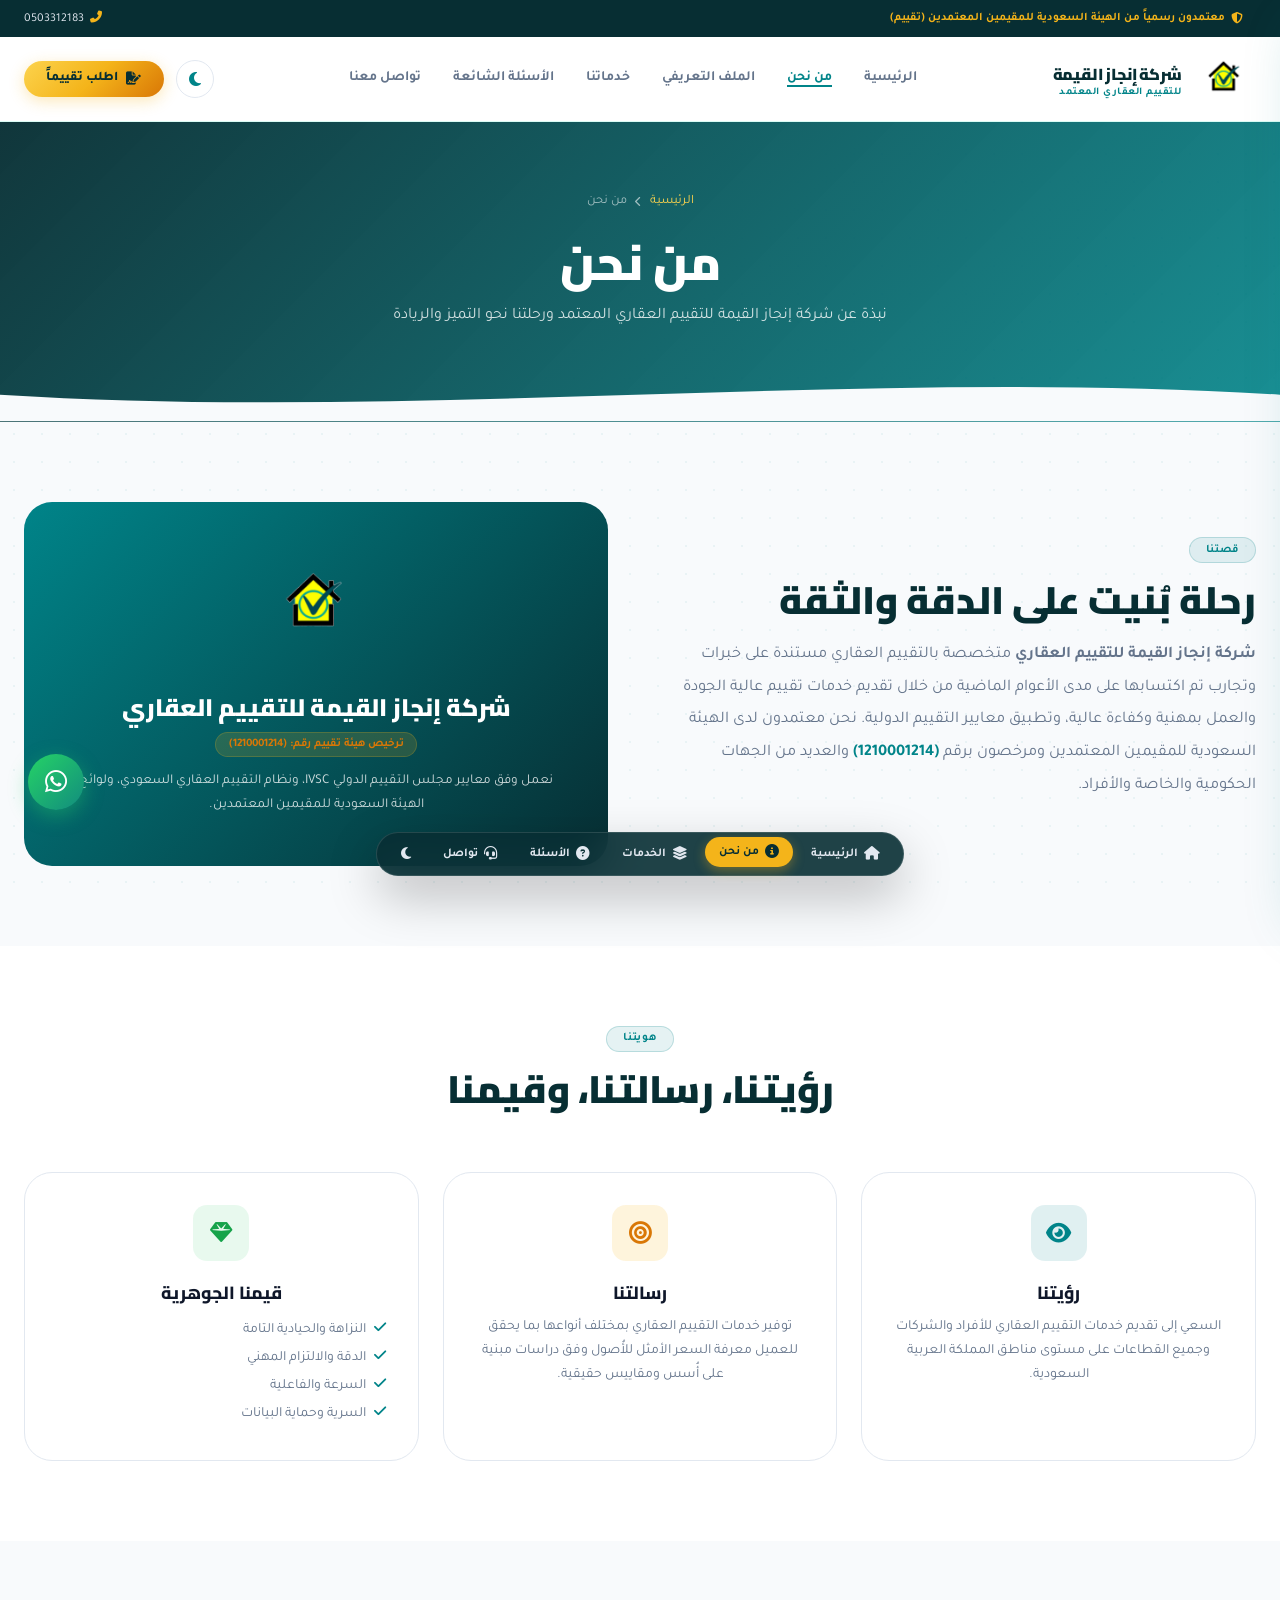
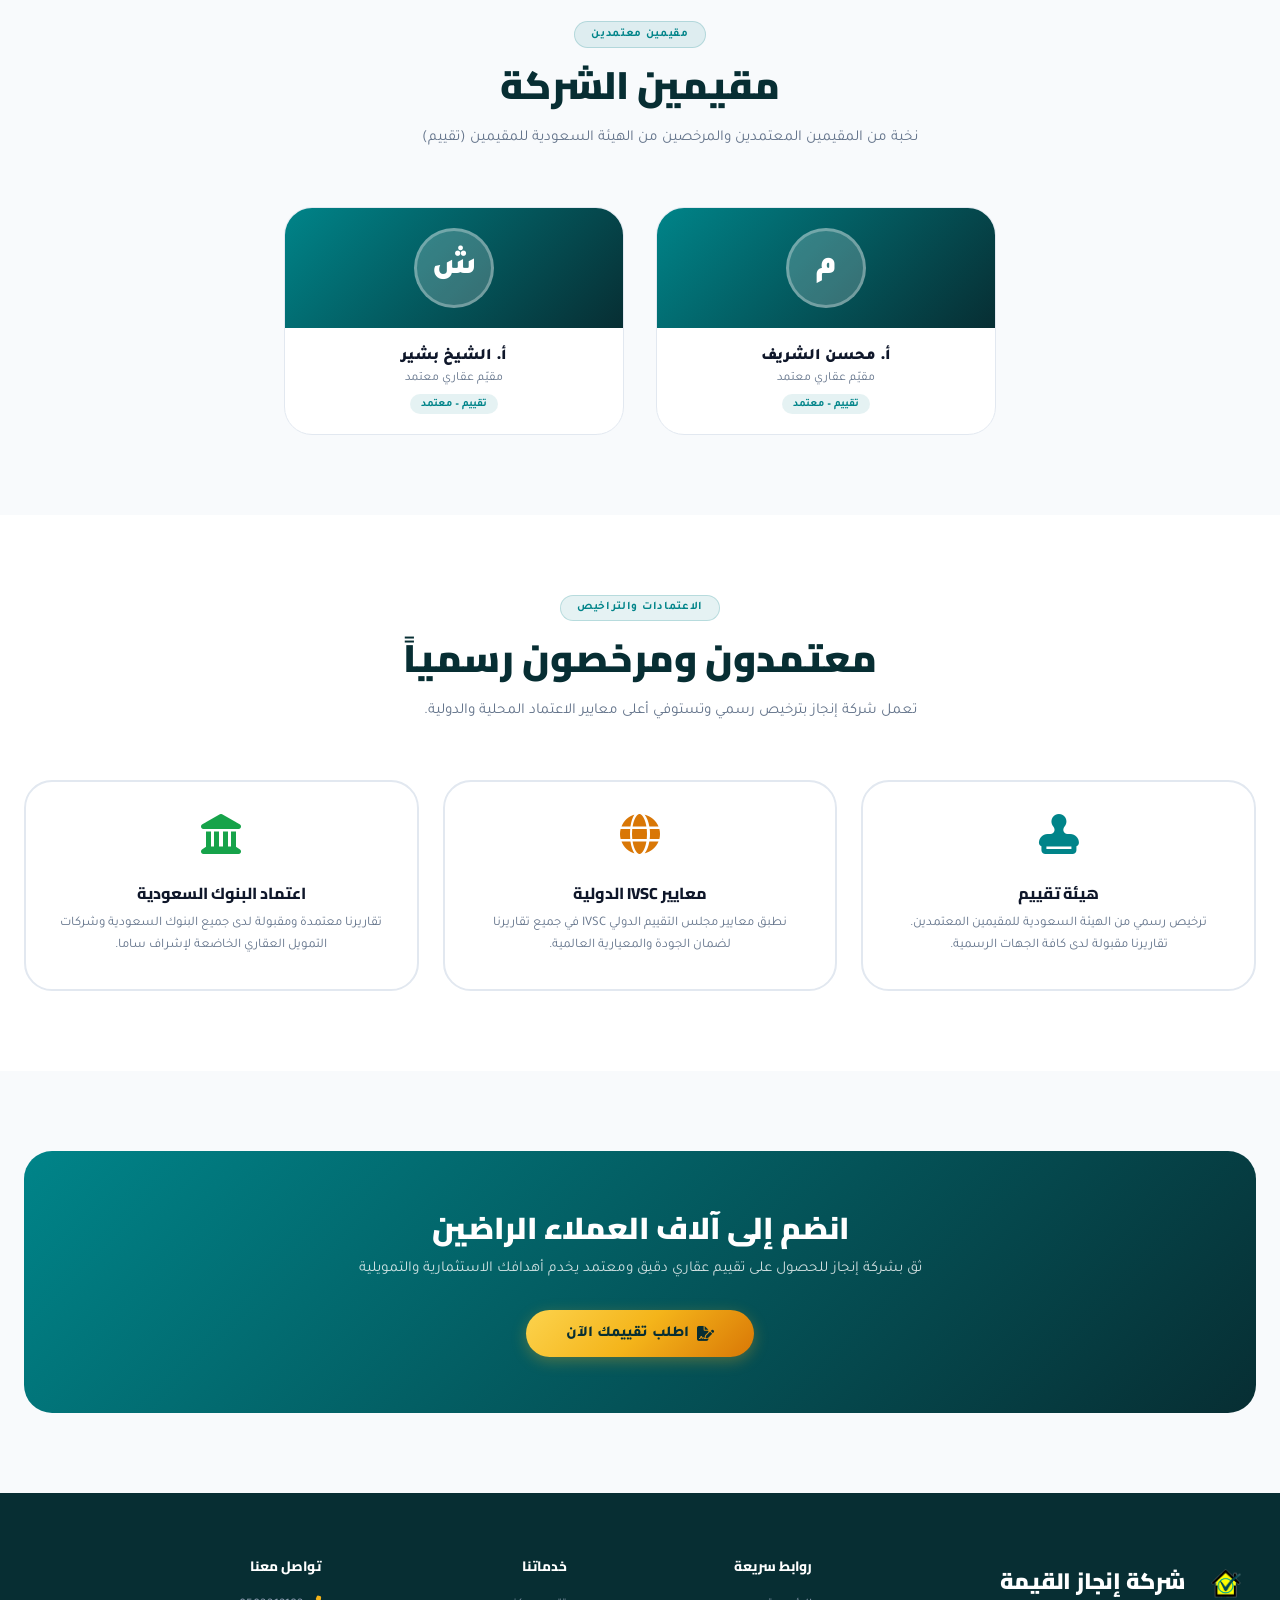
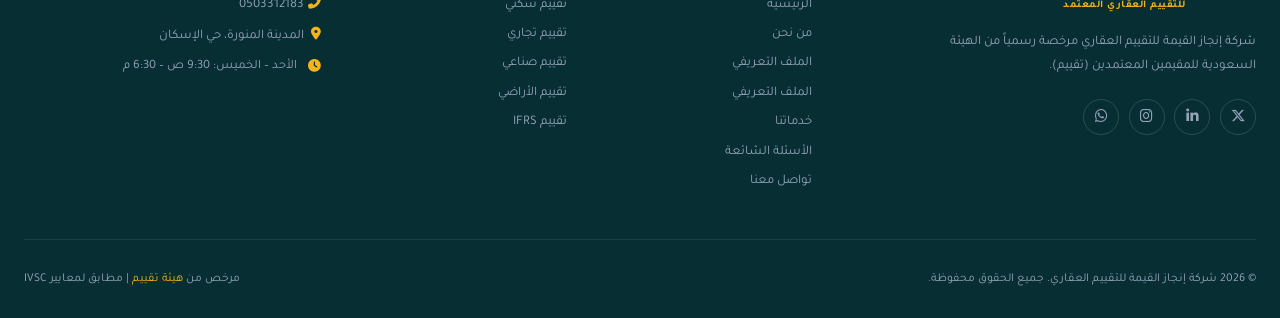
==== commit d8156955: "Add files via upload" ====
--- a/about.html
+++ b/about.html
@@ -2,8 +2,11 @@
 <html lang="ar" dir="rtl">
 <head>
 <meta charset="UTF-8">
-<meta name="viewport" content="width=device-width,initial-scale=1">
+<meta name="viewport" content="width=device-width, initial-scale=1.0, maximum-scale=5.0, viewport-fit=cover">
 <title>شركة إنجاز القيمة للتقييم العقاري | شركة إنجاز القيمة للتقييم العقاري</title>
+<meta name="theme-color" content="#072e33">
+<meta name="apple-mobile-web-app-capable" content="yes">
+<meta name="apple-mobile-web-app-status-bar-style" content="black-translucent">
 <meta name="description" content="تعرف على شركة إنجاز القيمة للتقييم العقاري المعتمد – تاريخنا، رؤيتنا، رسالتنا، فريق الخبراء والقيم التي نؤمن بها.">
 <link rel="icon" type="image/png" href="image/LOGO.png">
 <link rel="stylesheet" href="https://cdnjs.cloudflare.com/ajax/libs/font-awesome/6.5.1/css/all.min.css">
@@ -75,7 +78,7 @@
 <!-- ─── Story Section ─── -->
 <section class="section">
   <div class="section-inner">
-    <div style="display:grid;grid-template-columns:1fr 1fr;gap:4rem;align-items:center">
+    <div class="about-hero-grid">
       <div>
         <span class="section-label">قصتنا</span>
         <h2 class="section-title">رحلة بُنيت على الدقة والثقة</h2>
--- a/css/style.css
+++ b/css/style.css
@@ -37,10 +37,14 @@
 }
 
 *, *::before, *::after { box-sizing:border-box; margin:0; padding:0; }
-html { scroll-behavior:smooth; }
+html {
+  scroll-behavior:smooth;
+  -webkit-text-size-adjust:100%;
+  text-size-adjust:100%;
+}
 
 body {
-  font-family:'Tajawal','Cairo',sans-serif;
+  font-family:'Tajawal','Cairo',-apple-system,BlinkMacSystemFont,"Segoe UI",Roboto,sans-serif;
   background:var(--off-white);
   color:var(--text);
   direction:rtl;
@@ -48,6 +52,14 @@
   overflow-x:hidden;
   transition:background .3s,color .3s;
   position:relative;
+  -webkit-font-smoothing:antialiased;
+  -moz-osx-font-smoothing:grayscale;
+  padding-bottom:env(safe-area-inset-bottom, 0);
+}
+
+input, select, textarea, button {
+  font-family:inherit;
+  font-size:16px; /* Prevents auto-zoom on iPhone Safari */
 }
 
 /* Subtle dot-grid background */
@@ -172,12 +184,15 @@
 }
 .mobile-overlay.open { opacity:1; visibility:visible; }
 .mobile-drawer {
-  position:fixed; top:0; right:0; bottom:0;
-  width:min(85vw, 340px); background:var(--card-bg);
+  position:fixed; top:0; right:0; bottom:0; left:auto;
+  width:min(85vw, 320px); background:var(--card-bg);
   z-index:1001; padding:1.5rem;
-  display:flex; flex-direction:column; gap:1.5rem;
-  transform:translateX(100%); transition:transform .3s cubic-bezier(.16,1,.3,1);
+  display:flex; flex-direction:column; gap:1.25rem;
+  transform:translateX(105%);
+  transition:transform .35s cubic-bezier(.16,1,.3,1);
   box-shadow:var(--sh-lg);
+  overflow-y:auto;
+  -webkit-overflow-scrolling:touch;
 }
 .mobile-drawer.open { transform:translateX(0); }
 .drawer-head { display:flex; justify-content:space-between; align-items:center; padding-bottom:1rem; border-bottom:1px solid var(--border); }
@@ -553,7 +568,34 @@
 .badge-gold { background:rgba(244,180,26,.15); color:var(--gold-dark); border:1px solid rgba(244,180,26,.2); }
 .badge-green { background:rgba(34,197,94,.1); color:#16a34a; border:1px solid rgba(34,197,94,.2); }
 
-/* ─── RESPONSIVE ─────────────────────────── */
+/* ─── CUSTOM GRID HELPERS ─── */
+.contact-main-grid {
+  display:grid;
+  grid-template-columns:1fr 1.4fr;
+  gap:3rem;
+  align-items:start;
+}
+.about-hero-grid {
+  display:grid;
+  grid-template-columns:1fr 1fr;
+  gap:4rem;
+  align-items:center;
+}
+.profile-about-grid {
+  display:grid;
+  grid-template-columns:1.2fr 1fr;
+  gap:3rem;
+  align-items:center;
+  margin-bottom:5rem;
+}
+.manager-subgrid {
+  display:grid;
+  grid-template-columns:1fr 1fr;
+  gap:2rem;
+  margin-top:1.5rem;
+}
+
+/* ─── RESPONSIVE & MOBILE OPTIMIZATIONS ─── */
 @media(max-width:1024px) {
   .hero-inner { grid-template-columns:1fr; text-align:center; }
   .hero-features { grid-template-columns:1fr 1fr; justify-items:start; }
@@ -564,26 +606,76 @@
   .stats-bar { grid-template-columns:repeat(2,1fr); }
   .steps { grid-template-columns:repeat(2,1fr); }
   .steps::before { display:none; }
-  .footer-top { grid-template-columns:1fr 1fr; }
-}
+  .footer-top { grid-template-columns:1fr 1fr; gap:2rem; }
+  .about-hero-grid { grid-template-columns:1fr; gap:2.5rem; }
+  .profile-about-grid { grid-template-columns:1fr; gap:2.5rem; }
+}
+
 @media(max-width:768px) {
+  .contact-main-grid { grid-template-columns:1fr; gap:2rem; }
+  .about-hero-grid { grid-template-columns:1fr; gap:2rem; }
+  .profile-about-grid { grid-template-columns:1fr; gap:2rem; margin-bottom:3rem; }
+  .manager-subgrid { grid-template-columns:1fr; gap:1.5rem; }
+
+  .top-bar { font-size:.7rem; padding:.35rem 1rem; flex-wrap:wrap; justify-content:center; text-align:center; }
+  .navbar { height:auto; }
+  .nav-inner { height:72px; padding:0 1rem; }
+  .nav-logo img { height:48px; }
+  .nav-logo .brand-text .main { font-size:.9rem; }
+  .nav-logo .brand-text .sub { font-size:.58rem; }
   .nav-links, .nav-actions .btn { display:none; }
   .hamburger { display:flex; }
-  .hero { padding:4rem 1.5rem 7rem; }
-  .grid-2, .grid-3 { grid-template-columns:1fr; }
+  
+  .hero { padding:3.5rem 1rem 6rem; }
+  .hero h1 { font-size:clamp(1.6rem, 5vw, 2.2rem); }
+  .hero p { font-size:.92rem; }
+  
+  .grid-2, .grid-3 { grid-template-columns:1fr; gap:1.25rem; }
   .service-detail { grid-template-columns:1fr; }
   .service-detail.reverse { direction:rtl; }
-  .floating-dock { bottom:16px; }
+  
+  .floating-dock {
+    bottom:calc(12px + env(safe-area-inset-bottom, 0));
+    padding:5px 8px;
+    gap:2px;
+    width:calc(100% - 24px);
+    max-width:390px;
+    justify-content:space-around;
+  }
   .dock-item span { display:none; }
-  .dock-item { padding:10px 12px; }
-  .footer-top { grid-template-columns:1fr; }
-  .footer-bottom { flex-direction:column; text-align:center; }
+  .dock-item { padding:8px 10px; font-size:.9rem; }
+  
+  .wa-float {
+    bottom:calc(75px + env(safe-area-inset-bottom, 0));
+    left:16px;
+    width:50px;
+    height:50px;
+    font-size:1.4rem;
+  }
+  .back-top {
+    bottom:calc(75px + env(safe-area-inset-bottom, 0));
+    right:16px;
+    width:42px;
+    height:42px;
+  }
+  
+  .footer-top { grid-template-columns:1fr; gap:2rem; }
+  .footer-bottom { flex-direction:column; text-align:center; gap:.5rem; padding-bottom:calc(70px + env(safe-area-inset-bottom, 0)); }
   .hero-features { grid-template-columns:1fr; }
-  .section { padding:3.5rem 1.25rem; }
-}
+  .section { padding:2.75rem 1rem; }
+  .page-header { padding:3.5rem 1rem 5rem; }
+  
+  /* Form adjustments */
+  .card { padding:1.5rem !important; }
+}
+
 @media(max-width:480px) {
   .grid-4 { grid-template-columns:1fr; }
-  .stats-bar { grid-template-columns:1fr 1fr; gap:1rem; padding:1.5rem; }
+  .stats-bar { grid-template-columns:1fr; gap:1rem; padding:1.25rem; }
   .steps { grid-template-columns:1fr; }
-  .hero h1 { font-size:1.75rem; }
-}
+  .hero h1 { font-size:1.55rem; line-height:1.4; }
+  .btn { width:100%; justify-content:center; }
+  .slogan-badge { font-size:.9rem; padding:.5rem 1.25rem; }
+  .meta-pills { flex-direction:column; align-items:center; }
+  .meta-pill { width:100%; justify-content:center; }
+}
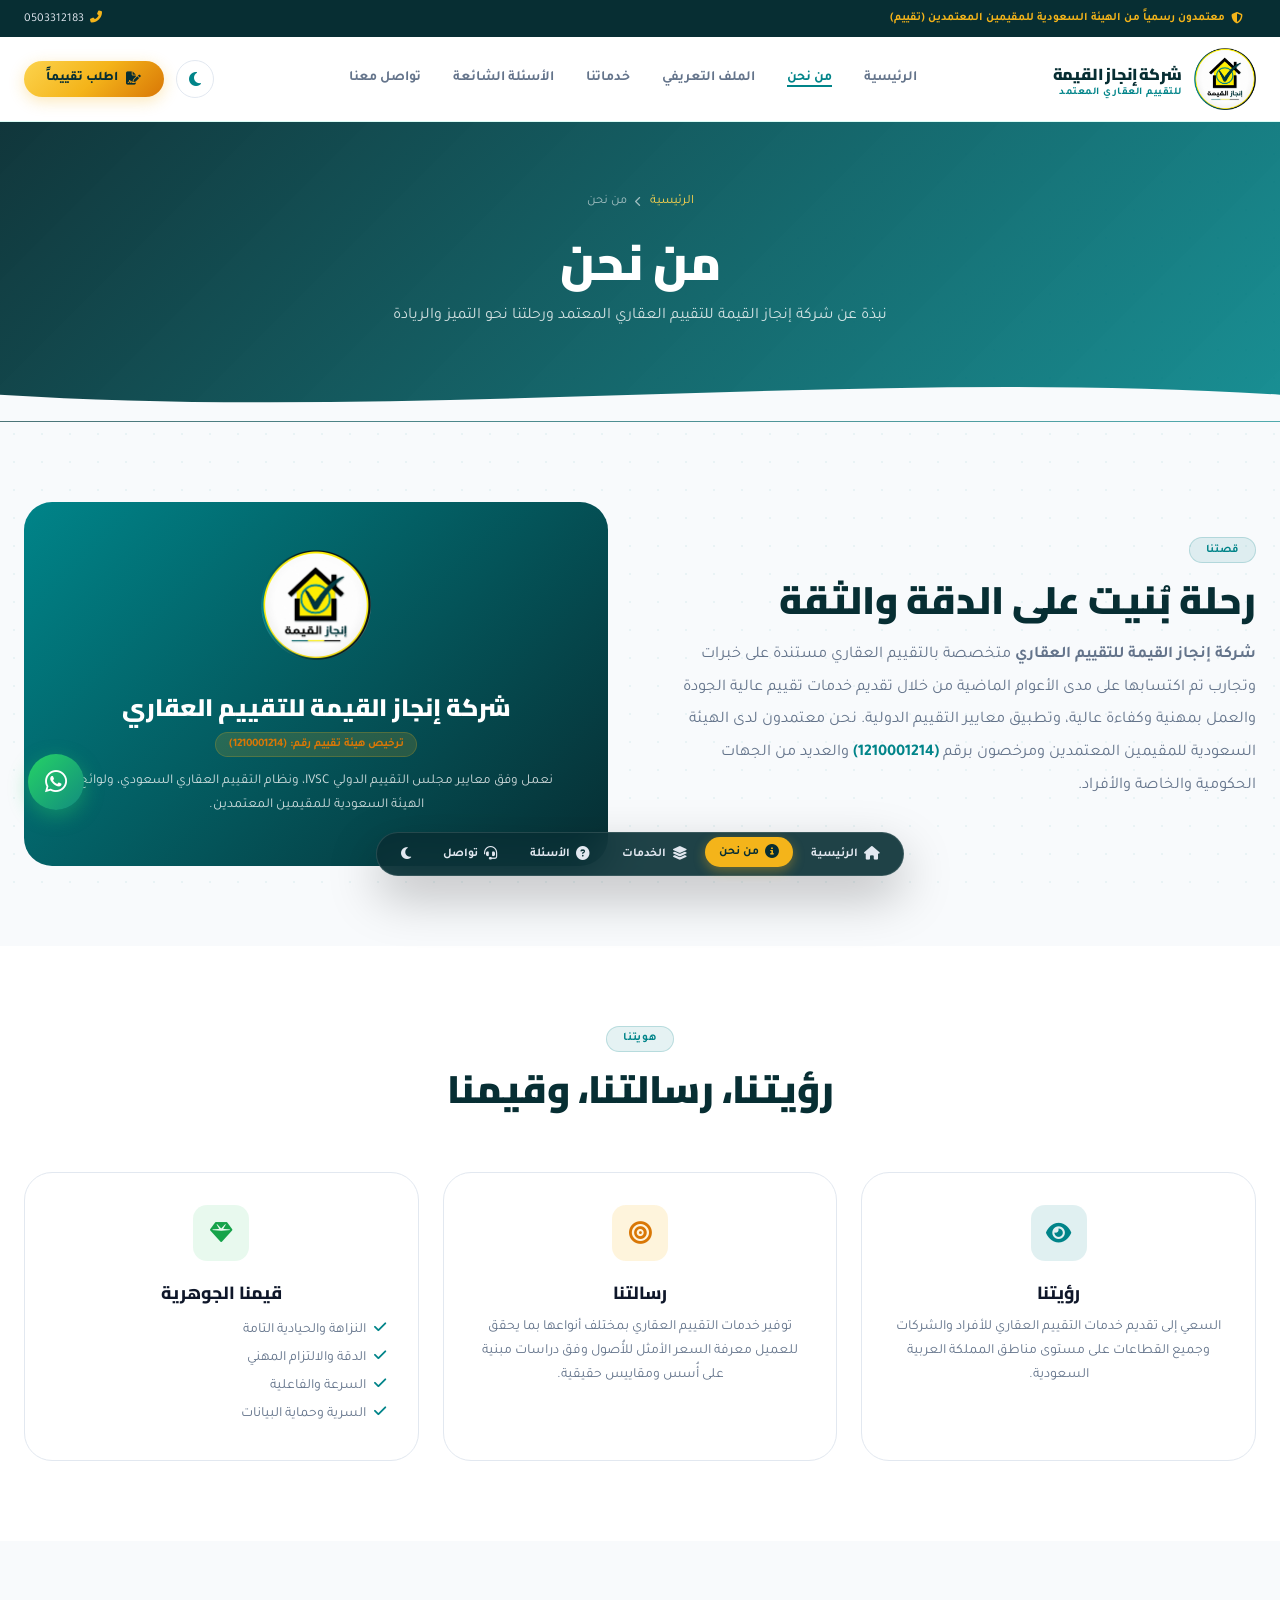
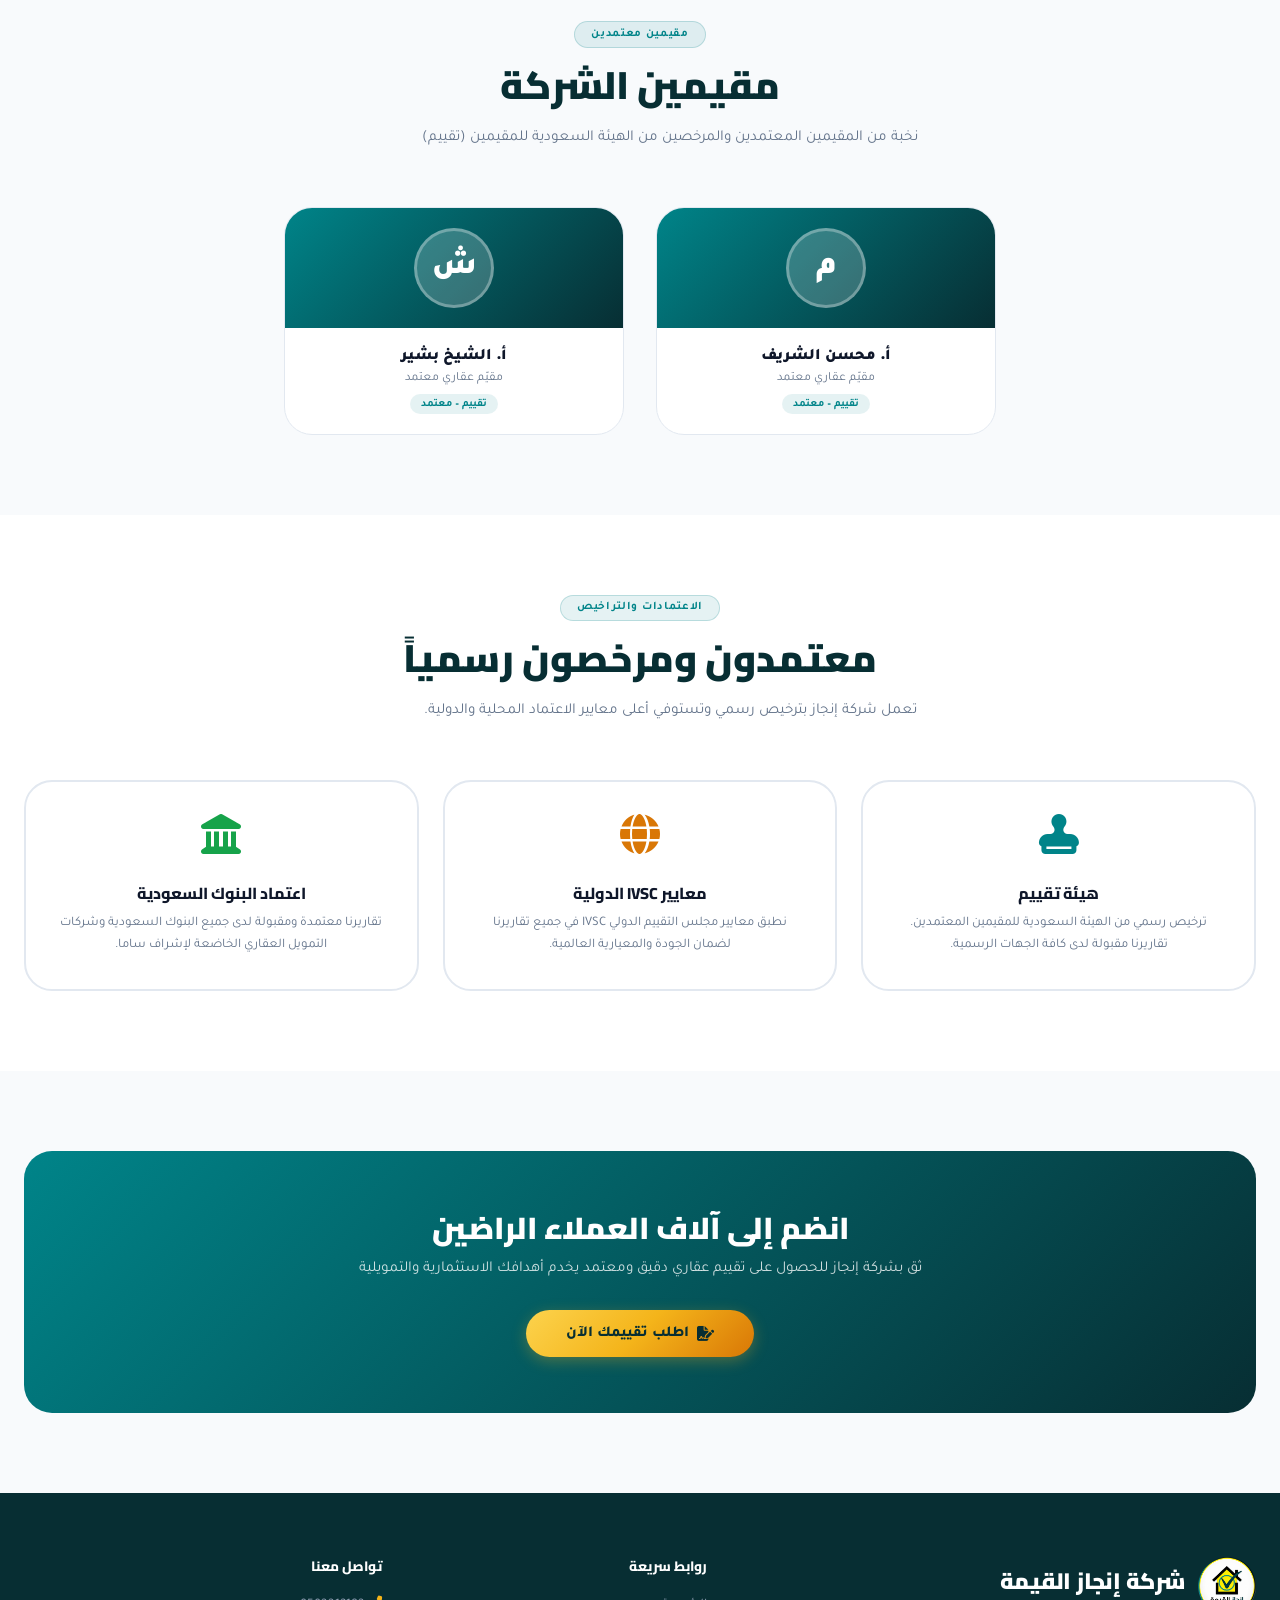
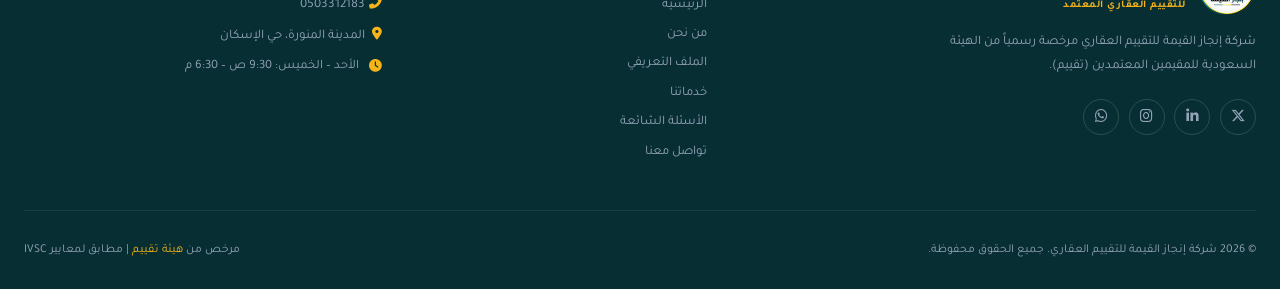
==== commit 06ddf6ff: "Add files via upload" ====
--- a/about.html
+++ b/about.html
@@ -1,4 +1,4 @@
-﻿<!DOCTYPE html>
+<!DOCTYPE html>
 <html lang="ar" dir="rtl">
 <head>
 <meta charset="UTF-8">
@@ -214,9 +214,8 @@
           <a href="https://wa.me/966503312183" class="social-btn"><i class="fab fa-whatsapp"></i></a>
         </div>
       </div>
-      <div class="footer-col"><h4>روابط سريعة</h4><ul><li><a href="index.html">الرئيسية</a></li><li><a href="about.html">من نحن</a></li><li><a href="profile.html">الملف التعريفي</a></li>
-      <li><a href="profile.html">الملف التعريفي</a></li><li><a href="services.html">خدماتنا</a></li><li><a href="faq.html">الأسئلة الشائعة</a></li><li><a href="contact.html">تواصل معنا</a></li></ul></div>
-      <div class="footer-col"><h4>خدماتنا</h4><ul><li><a href="services.html">تقييم سكني</a></li><li><a href="services.html">تقييم تجاري</a></li><li><a href="services.html">تقييم صناعي</a></li><li><a href="services.html">تقييم الأراضي</a></li><li><a href="services.html">تقييم IFRS</a></li></ul></div>
+      <div class="footer-col"><h4>روابط سريعة</h4><ul><li><a href="index.html">الرئيسية</a></li><li><a href="about.html">من نحن</a></li><li><a href="profile.html">الملف التعريفي</a></li><li><a href="services.html">خدماتنا</a></li><li><a href="faq.html">الأسئلة الشائعة</a></li><li><a href="contact.html">تواصل معنا</a></li></ul></div>
+
       <div class="footer-col footer-contact"><h4>تواصل معنا</h4><ul class="footer-contact" style="gap:.85rem"><li><a href="tel:0503312183" style="color:inherit;text-decoration:none"><i class="fas fa-phone-alt"></i> 0503312183</a></li><li><a href="https://maps.app.goo.gl/EBXbbpuvEe8iRKoi7" target="_blank" rel="noopener noreferrer" style="color:inherit;text-decoration:none"><i class="fas fa-map-marker-alt"></i> المدينة المنورة، حي الإسكان</a></li><li><i class="fas fa-clock"></i> الأحد – الخميس: 9:30 ص – 6:30 م</li></ul></div>
     </div>
     <div class="footer-bottom"><p>© 2026 شركة إنجاز القيمة للتقييم العقاري. جميع الحقوق محفوظة.</p><p>مرخص من <a href="#">هيئة تقييم</a> | مطابق لمعايير IVSC</p></div>
--- a/css/style.css
+++ b/css/style.css
@@ -41,6 +41,8 @@
   scroll-behavior:smooth;
   -webkit-text-size-adjust:100%;
   text-size-adjust:100%;
+  overflow-x:hidden;
+  width:100%;
 }
 
 body {
@@ -180,21 +182,27 @@
 .mobile-overlay {
   position:fixed; inset:0; background:rgba(0,0,0,.55);
   z-index:1000; opacity:0; visibility:hidden;
-  backdrop-filter:blur(4px); transition:all .3s;
+  backdrop-filter:blur(4px); -webkit-backdrop-filter:blur(4px);
+  transition:opacity .3s, visibility .3s;
 }
 .mobile-overlay.open { opacity:1; visibility:visible; }
+
 .mobile-drawer {
-  position:fixed; top:0; right:0; bottom:0; left:auto;
+  position:fixed; top:0; right:-350px; bottom:0;
   width:min(85vw, 320px); background:var(--card-bg);
   z-index:1001; padding:1.5rem;
   display:flex; flex-direction:column; gap:1.25rem;
-  transform:translateX(105%);
-  transition:transform .35s cubic-bezier(.16,1,.3,1);
+  opacity:0; visibility:hidden;
+  transition:right .35s cubic-bezier(.16,1,.3,1), opacity .3s, visibility .35s;
   box-shadow:var(--sh-lg);
   overflow-y:auto;
   -webkit-overflow-scrolling:touch;
 }
-.mobile-drawer.open { transform:translateX(0); }
+.mobile-drawer.open {
+  right:0;
+  opacity:1;
+  visibility:visible;
+}
 .drawer-head { display:flex; justify-content:space-between; align-items:center; padding-bottom:1rem; border-bottom:1px solid var(--border); }
 .drawer-close { width:34px; height:34px; border-radius:50%; border:1px solid var(--border); background:transparent; cursor:pointer; font-size:1.1rem; color:var(--muted); display:flex; align-items:center; justify-content:center; }
 .drawer-close:hover { background:var(--teal); color:#fff; }
@@ -233,14 +241,26 @@
 .hero p  { font-size:1.05rem; color:rgba(255,255,255,.85); line-height:1.8; margin-bottom:2rem; max-width:560px; }
 
 .hero-features {
-  display:grid; grid-template-columns:1fr 1fr 1fr;
-  gap:.75rem; margin-top:2rem;
+  display: flex;
+  justify-content: center;
+  align-items: center;
+  flex-wrap: wrap;
+  gap: 1rem;
+  margin-top: 2rem;
 }
 .hero-feat-item {
-  display:flex; align-items:center; gap:.5rem;
-  background:rgba(255,255,255,.08); padding:.6rem .9rem;
-  border-radius:var(--r-md); border:1px solid rgba(255,255,255,.1);
-  font-size:.78rem; font-weight:600;
+  display: flex;
+  align-items: center;
+  justify-content: center;
+  gap: 0.6rem;
+  background: rgba(255,255,255,.08);
+  padding: 0.7rem 1.25rem;
+  border-radius: var(--r-md);
+  border: 1px solid rgba(255,255,255,.12);
+  font-size: 0.82rem;
+  font-weight: 700;
+  backdrop-filter: blur(8px);
+  -webkit-backdrop-filter: blur(8px);
 }
 
 .hero-card {
@@ -458,7 +478,7 @@
 /* ─── FOOTER ─────────────────────────────── */
 .footer { background:var(--teal-dark); color:#94a3b8; padding:4rem 1.5rem 2rem; }
 .footer-inner { max-width:1280px; margin:0 auto; }
-.footer-top { display:grid; grid-template-columns:2fr 1fr 1fr 1.5fr; gap:3rem; padding-bottom:3rem; border-bottom:1px solid rgba(255,255,255,.08); margin-bottom:2rem; }
+.footer-top { display:grid; grid-template-columns:2.2fr 1.2fr 1.6fr; gap:3.5rem; padding-bottom:3rem; border-bottom:1px solid rgba(255,255,255,.08); margin-bottom:2rem; }
 .footer-brand .brand-text .main { color:#fff; font-size:1.4rem; }
 .footer-brand .brand-text .sub  { color:var(--gold); }
 .footer-brand p { font-size:.82rem; line-height:1.8; color:#94a3b8; margin-top:1rem; max-width:320px; }
@@ -630,7 +650,7 @@
   .hero h1 { font-size:clamp(1.6rem, 5vw, 2.2rem); }
   .hero p { font-size:.92rem; }
   
-  .grid-2, .grid-3 { grid-template-columns:1fr; gap:1.25rem; }
+  .grid-2, .grid-3, .grid-4 { grid-template-columns:1fr; gap:1.25rem; }
   .service-detail { grid-template-columns:1fr; }
   .service-detail.reverse { direction:rtl; }
   
@@ -674,8 +694,17 @@
   .stats-bar { grid-template-columns:1fr; gap:1rem; padding:1.25rem; }
   .steps { grid-template-columns:1fr; }
   .hero h1 { font-size:1.55rem; line-height:1.4; }
+  .hero p { font-size:.88rem; }
   .btn { width:100%; justify-content:center; }
-  .slogan-badge { font-size:.9rem; padding:.5rem 1.25rem; }
-  .meta-pills { flex-direction:column; align-items:center; }
+  .hero .btn { width:100%; }
+  .slogan-badge { font-size:.85rem; padding:.5rem 1rem; width:100%; justify-content:center; }
+  .meta-pills { flex-direction:column; align-items:center; width:100%; }
   .meta-pill { width:100%; justify-content:center; }
-}
+  .profile-cover { padding:2.5rem 1rem; }
+  .manager-card { padding:1.5rem 1rem; }
+  .partner-tag { font-size:.8rem; padding:.75rem 1rem; }
+  .section-title { font-size:1.4rem; }
+  .cta-banner { padding:2rem 1.25rem; }
+  .cta-banner h2 { font-size:1.35rem; }
+  .cta-banner .btn { width:100%; }
+}
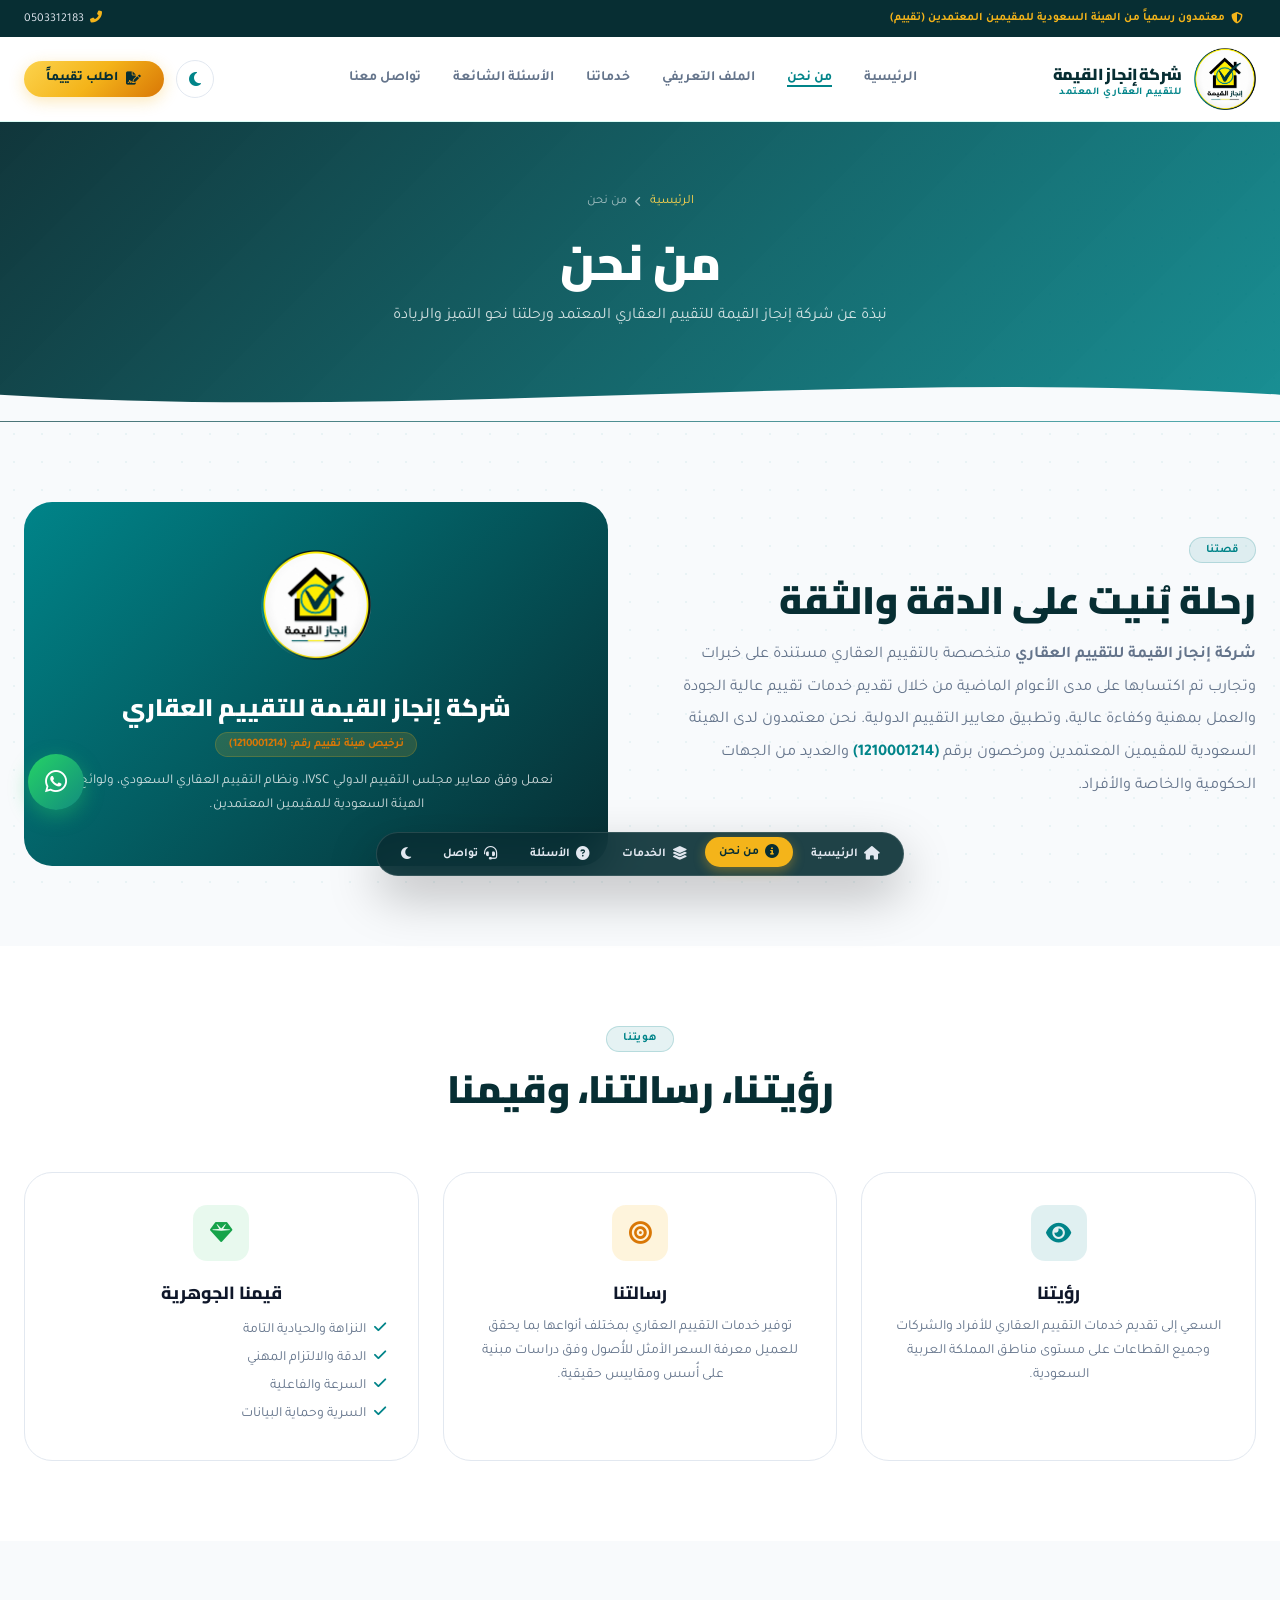
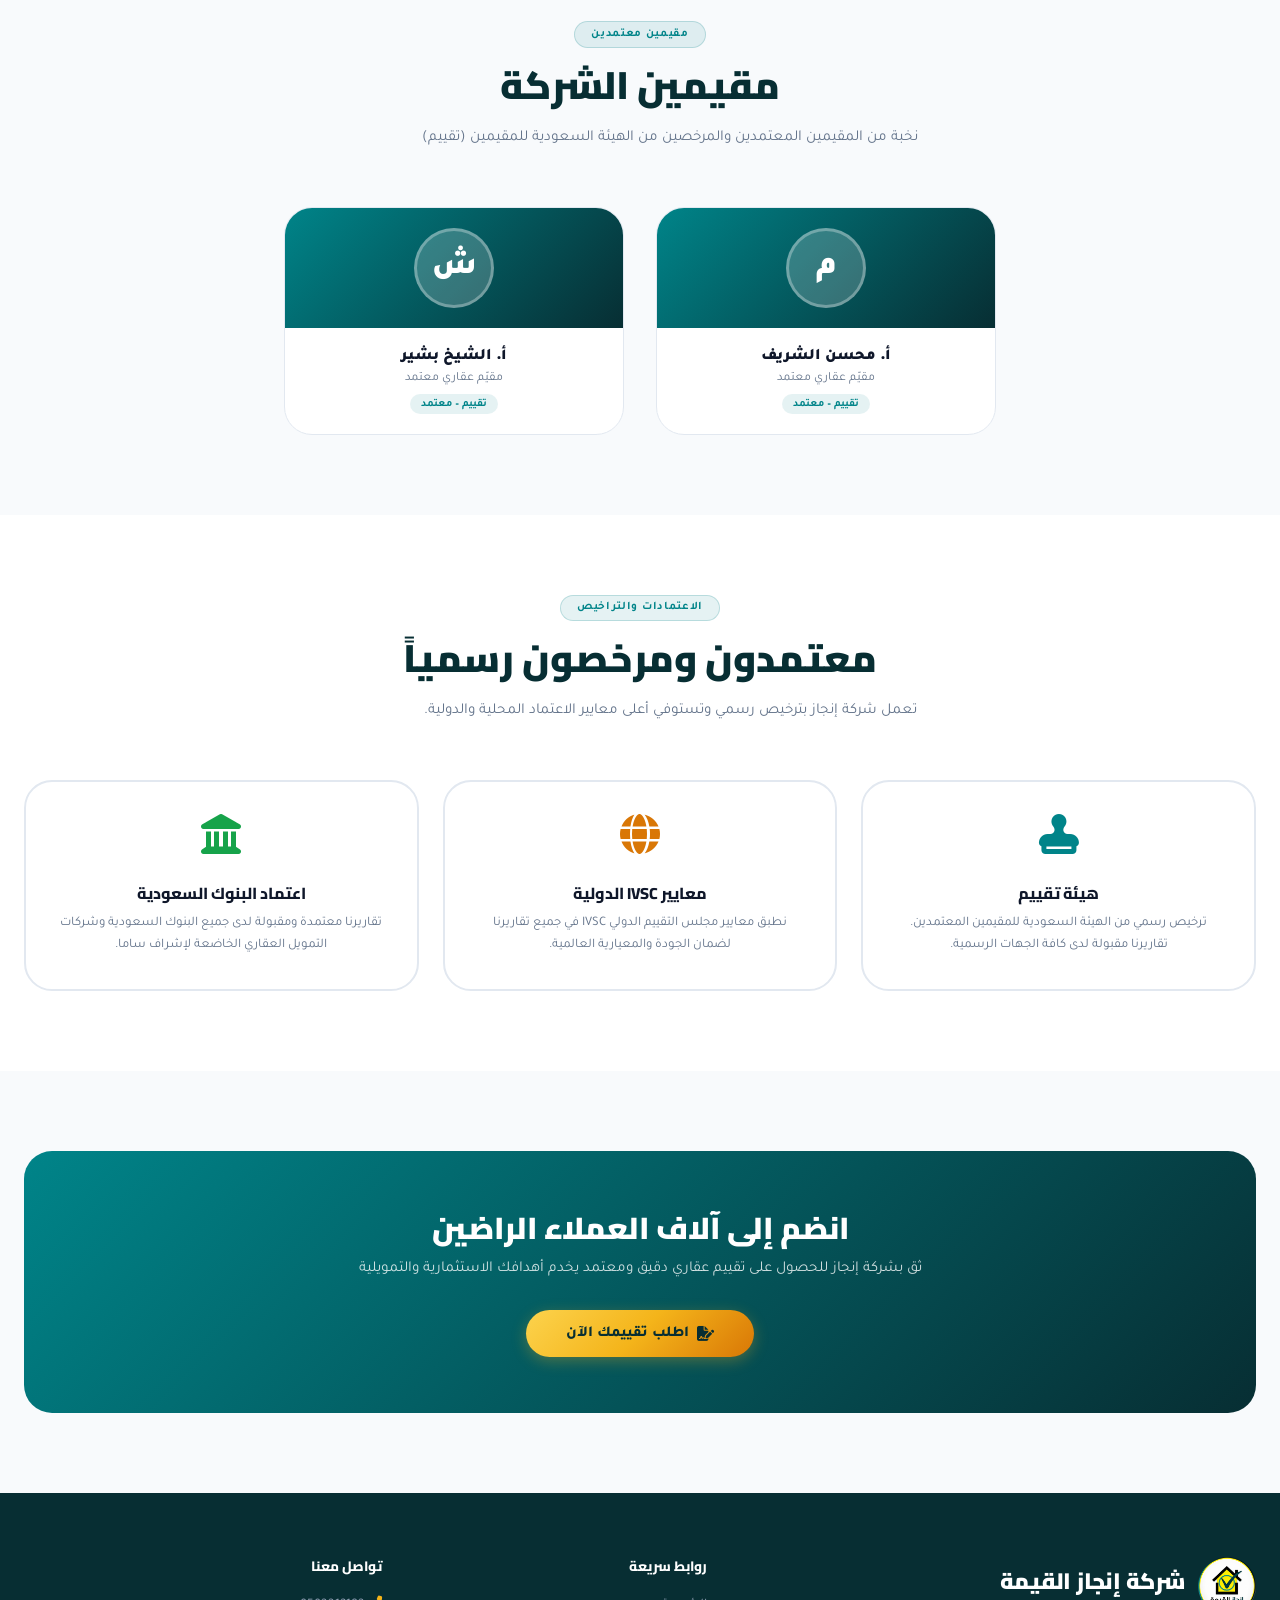
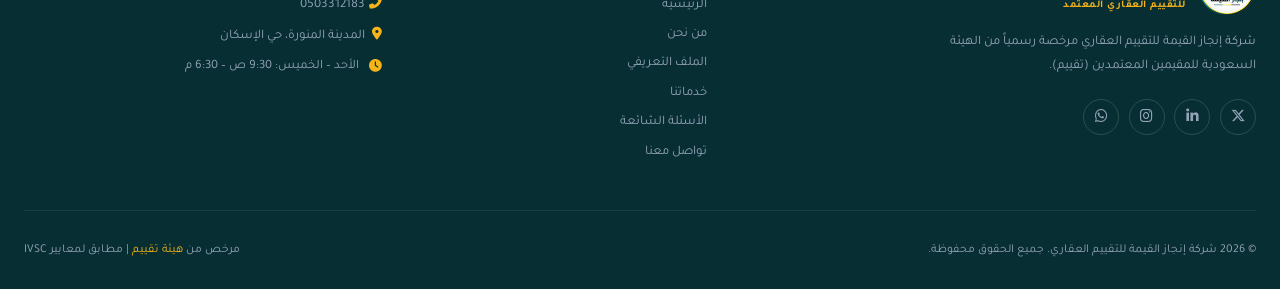
==== commit e63279cb: "Add files via upload" ====
--- a/about.html
+++ b/about.html
@@ -3,11 +3,12 @@
 <head>
 <meta charset="UTF-8">
 <meta name="viewport" content="width=device-width, initial-scale=1.0, maximum-scale=5.0, viewport-fit=cover">
-<title>شركة إنجاز القيمة للتقييم العقاري | شركة إنجاز القيمة للتقييم العقاري</title>
+<title>من نحن | شركة إنجاز القيمة للتقييم العقاري المعتمد</title>
 <meta name="theme-color" content="#072e33">
 <meta name="apple-mobile-web-app-capable" content="yes">
 <meta name="apple-mobile-web-app-status-bar-style" content="black-translucent">
 <meta name="description" content="تعرف على شركة إنجاز القيمة للتقييم العقاري المعتمد – تاريخنا، رؤيتنا، رسالتنا، فريق الخبراء والقيم التي نؤمن بها.">
+<meta name="google-site-verification" content="zeZjmpXiHABCRa-5x5ZABjmnIPfVbDQ0cfl7Y7IleV0" />
 <link rel="icon" type="image/png" href="image/LOGO.png">
 <link rel="stylesheet" href="https://cdnjs.cloudflare.com/ajax/libs/font-awesome/6.5.1/css/all.min.css">
 <link rel="stylesheet" href="css/style.css">
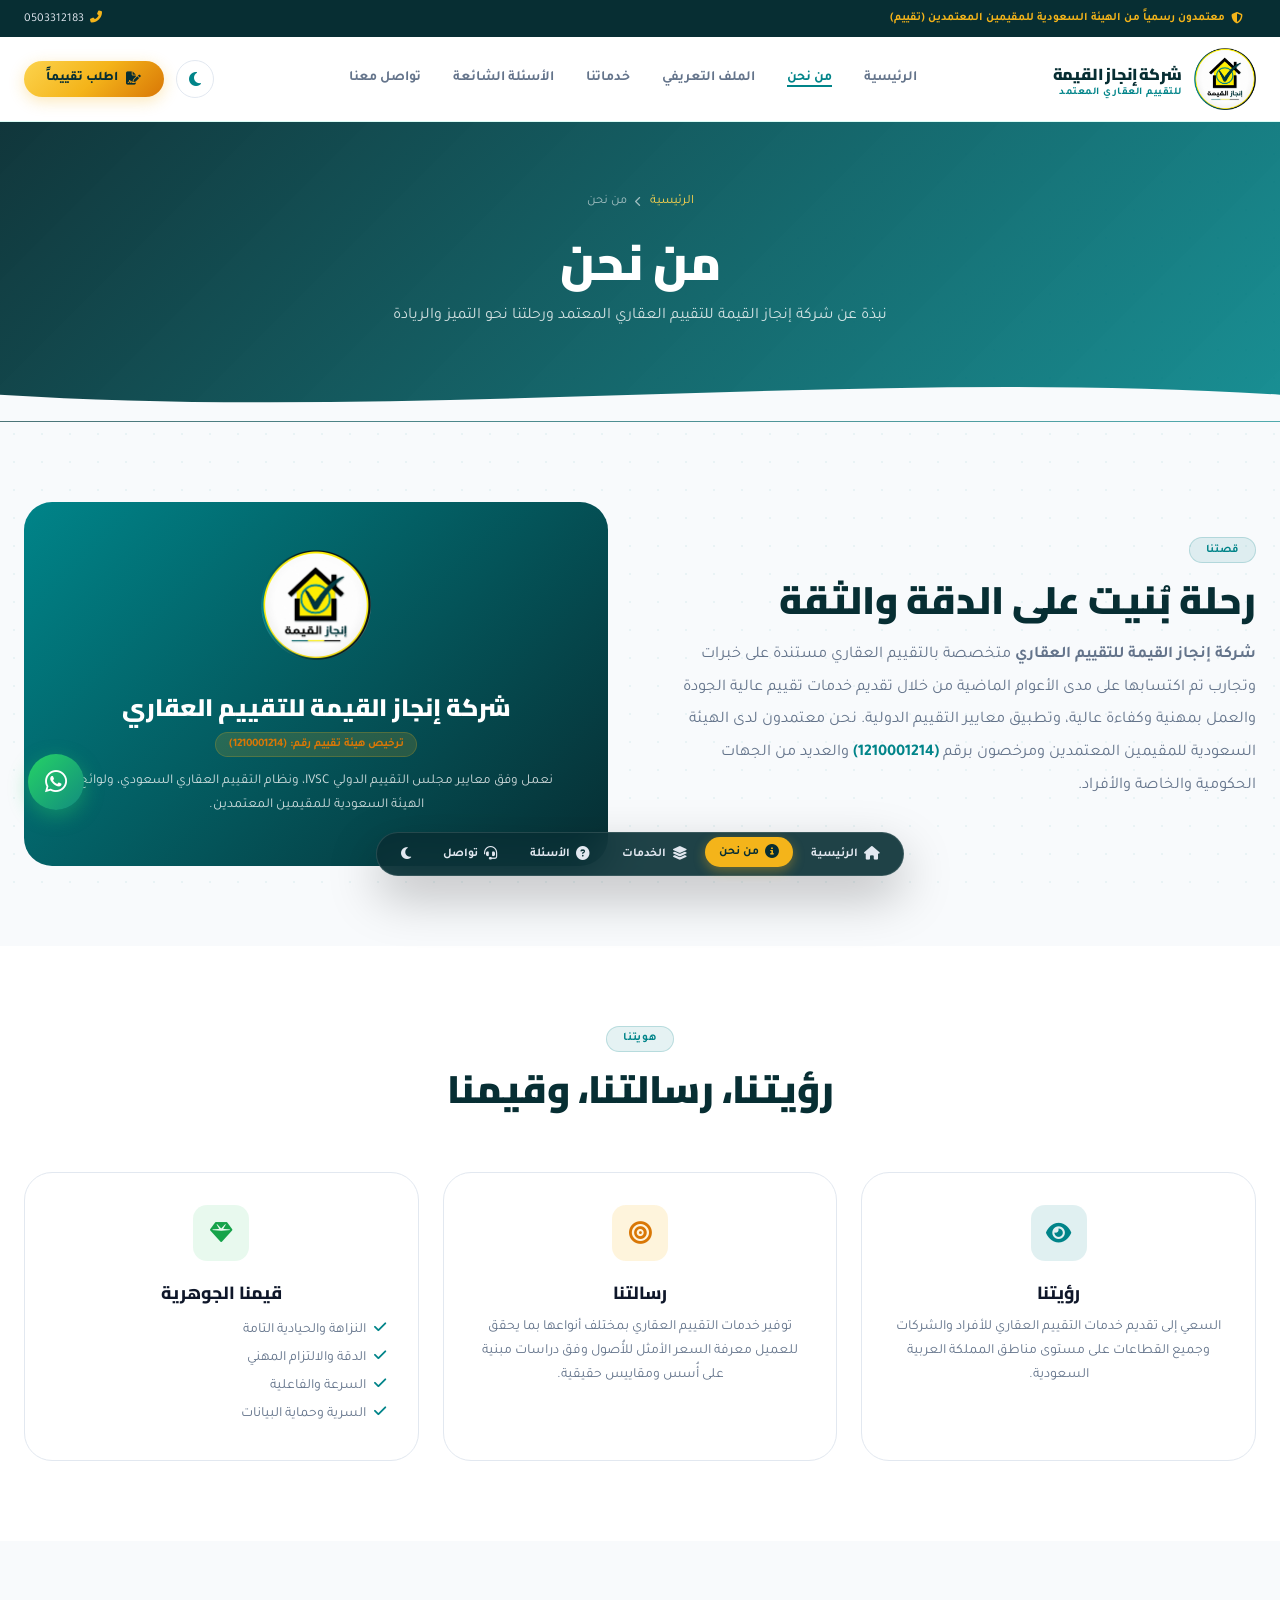
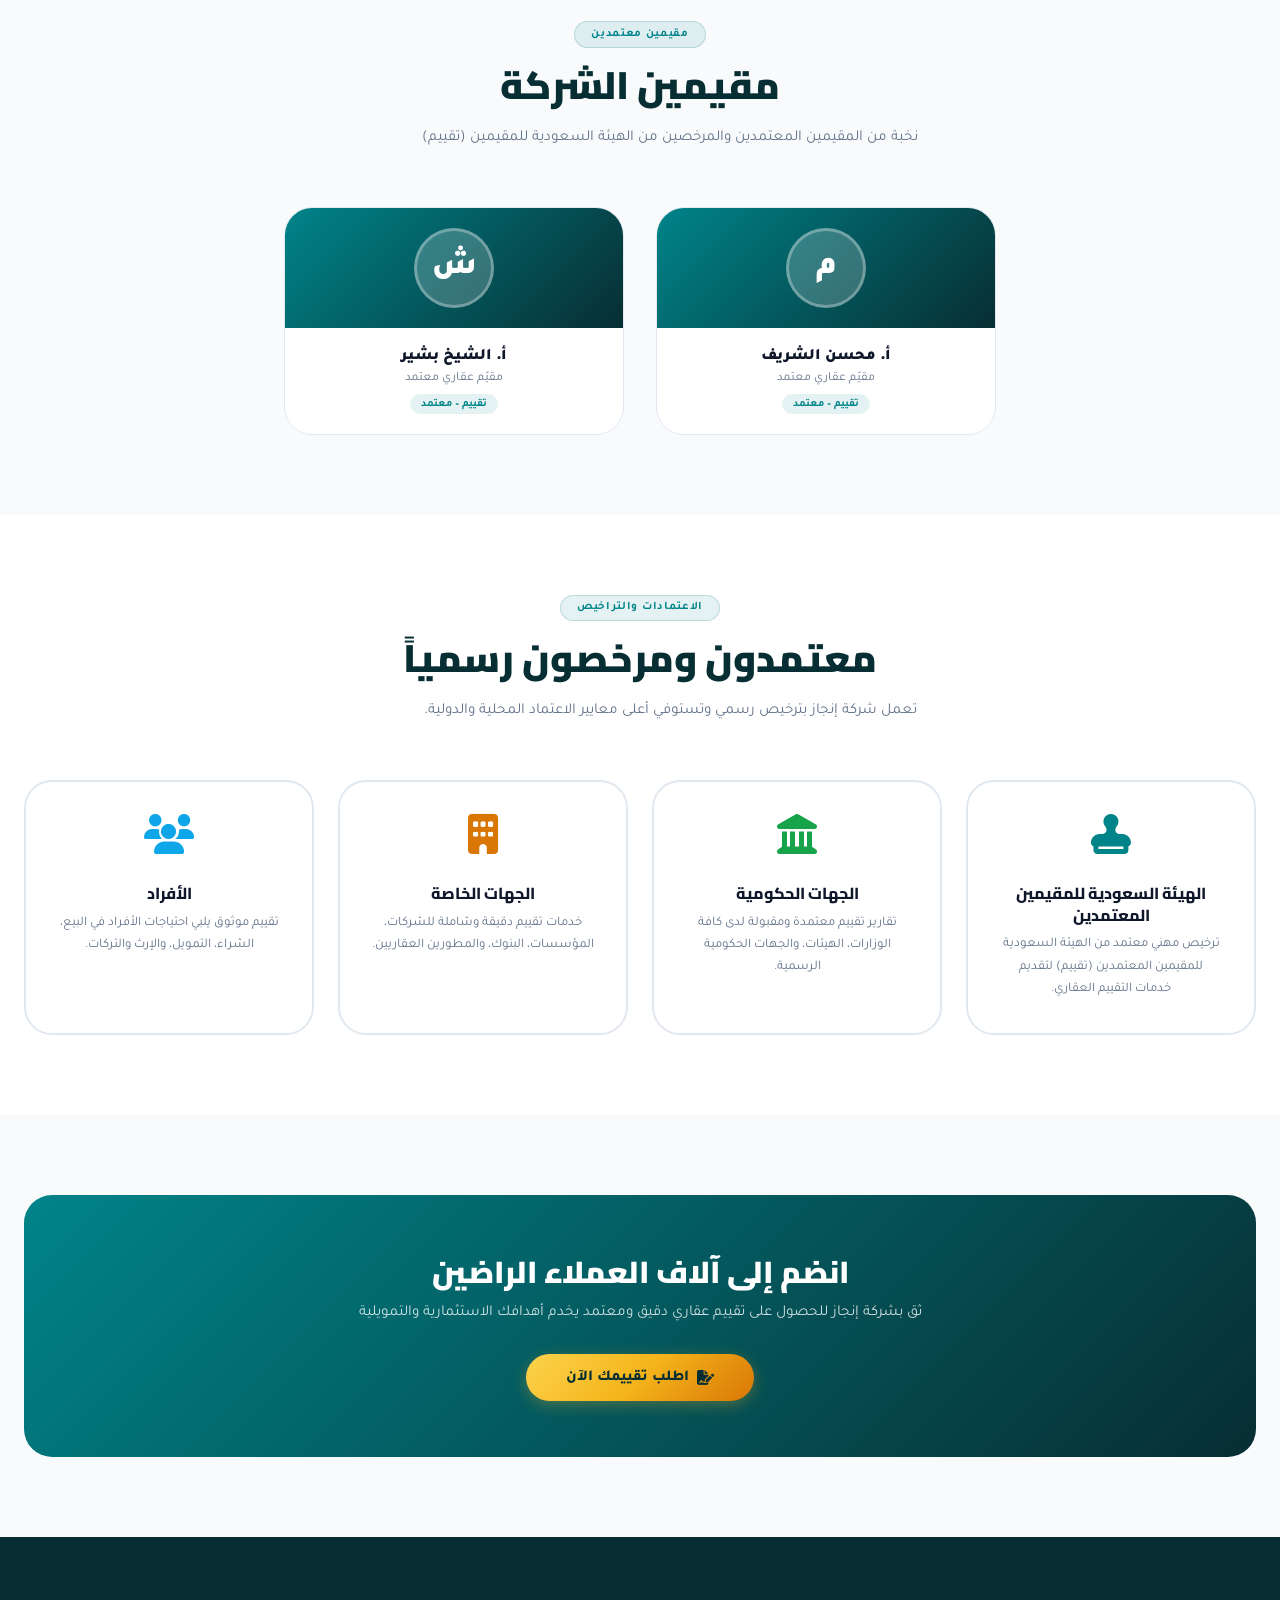
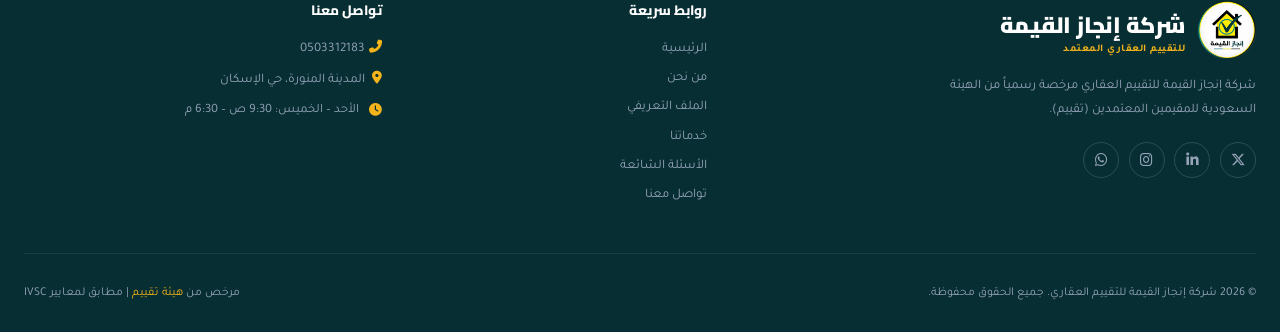
==== commit 8d17f149: "Add files via upload" ====
--- a/about.html
+++ b/about.html
@@ -9,7 +9,15 @@
 <meta name="apple-mobile-web-app-status-bar-style" content="black-translucent">
 <meta name="description" content="تعرف على شركة إنجاز القيمة للتقييم العقاري المعتمد – تاريخنا، رؤيتنا، رسالتنا، فريق الخبراء والقيم التي نؤمن بها.">
 <meta name="google-site-verification" content="zeZjmpXiHABCRa-5x5ZABjmnIPfVbDQ0cfl7Y7IleV0" />
-<link rel="icon" type="image/png" href="image/LOGO.png">
+<link rel="icon" type="image/png" sizes="32x32" href="image/LOGO.png">
+<link rel="icon" type="image/png" sizes="192x192" href="image/LOGO.png">
+<link rel="apple-touch-icon" sizes="180x180" href="image/LOGO.png">
+<link rel="shortcut icon" href="favicon.ico">
+<meta property="og:site_name" content="شركة إنجاز القيمة للتقييم العقاري">
+<meta property="og:title" content="من نحن | شركة إنجاز القيمة للتقييم العقاري المعتمد">
+<meta property="og:type" content="website">
+<meta property="og:url" content="https://m25yimohsin-collab.github.io/enjaz1/about.html">
+<meta property="og:image" content="https://m25yimohsin-collab.github.io/enjaz1/image/LOGO.png">
 <link rel="stylesheet" href="https://cdnjs.cloudflare.com/ajax/libs/font-awesome/6.5.1/css/all.min.css">
 <link rel="stylesheet" href="css/style.css">
 </head>
@@ -170,21 +178,26 @@
       <h2 class="section-title">معتمدون ومرخصون رسمياً</h2>
       <p class="section-desc">تعمل شركة إنجاز بترخيص رسمي وتستوفي أعلى معايير الاعتماد المحلية والدولية.</p>
     </div>
-    <div class="grid-3">
+    <div class="grid-4">
       <div class="accred-box">
         <div class="icon" style="color:var(--teal)"><i class="fas fa-stamp"></i></div>
-        <h4 style="font-size:1rem;font-weight:800;margin-bottom:.5rem">هيئة تقييم</h4>
-        <p style="font-size:.82rem;color:var(--muted);line-height:1.7">ترخيص رسمي من الهيئة السعودية للمقيمين المعتمدين. تقاريرنا مقبولة لدى كافة الجهات الرسمية.</p>
-      </div>
-      <div class="accred-box">
-        <div class="icon" style="color:var(--gold-dark)"><i class="fas fa-globe"></i></div>
-        <h4 style="font-size:1rem;font-weight:800;margin-bottom:.5rem">معايير IVSC الدولية</h4>
-        <p style="font-size:.82rem;color:var(--muted);line-height:1.7">نطبق معايير مجلس التقييم الدولي IVSC في جميع تقاريرنا لضمان الجودة والمعيارية العالمية.</p>
+        <h4 style="font-size:1rem;font-weight:800;margin-bottom:.5rem">الهيئة السعودية للمقيمين المعتمدين</h4>
+        <p style="font-size:.82rem;color:var(--muted);line-height:1.7">ترخيص مهني معتمد من الهيئة السعودية للمقيمين المعتمدين (تقييم) لتقديم خدمات التقييم العقاري.</p>
       </div>
       <div class="accred-box">
         <div class="icon" style="color:#16a34a"><i class="fas fa-landmark"></i></div>
-        <h4 style="font-size:1rem;font-weight:800;margin-bottom:.5rem">اعتماد البنوك السعودية</h4>
-        <p style="font-size:.82rem;color:var(--muted);line-height:1.7">تقاريرنا معتمدة ومقبولة لدى جميع البنوك السعودية وشركات التمويل العقاري الخاضعة لإشراف ساما.</p>
+        <h4 style="font-size:1rem;font-weight:800;margin-bottom:.5rem">الجهات الحكومية</h4>
+        <p style="font-size:.82rem;color:var(--muted);line-height:1.7">تقارير تقييم معتمدة ومقبولة لدى كافة الوزارات، الهيئات، والجهات الحكومية الرسمية.</p>
+      </div>
+      <div class="accred-box">
+        <div class="icon" style="color:var(--gold-dark)"><i class="fas fa-building"></i></div>
+        <h4 style="font-size:1rem;font-weight:800;margin-bottom:.5rem">الجهات الخاصة</h4>
+        <p style="font-size:.82rem;color:var(--muted);line-height:1.7">خدمات تقييم دقيقة وشاملة للشركات، المؤسسات، البنوك، والمطورين العقاريين.</p>
+      </div>
+      <div class="accred-box">
+        <div class="icon" style="color:#0ea5e9"><i class="fas fa-users"></i></div>
+        <h4 style="font-size:1rem;font-weight:800;margin-bottom:.5rem">الأفراد</h4>
+        <p style="font-size:.82rem;color:var(--muted);line-height:1.7">تقييم موثوق يلبي احتياجات الأفراد في البيع، الشراء، التمويل، والإرث والتركات.</p>
       </div>
     </div>
   </div>
